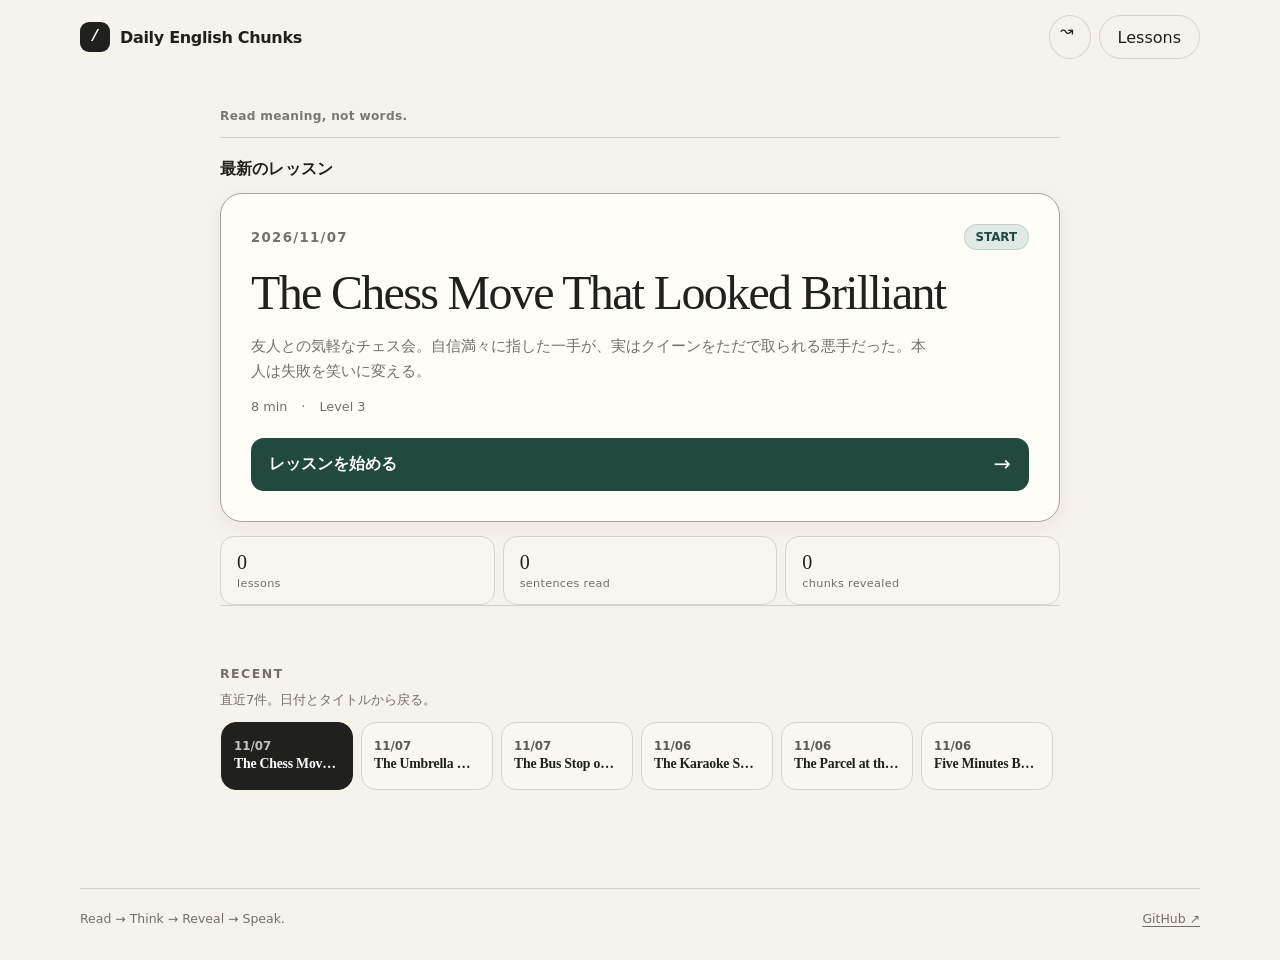
==== index.html @ 4bdc3199 "Register Nov 7 evening lessons in site index" ====
<!doctype html>
<html lang="ja">
<head>
  <meta charset="utf-8">
  <meta name="viewport" content="width=device-width, initial-scale=1, viewport-fit=cover">
  <meta name="theme-color" content="#f6f3ec">
  <meta name="description" content="英語を前から意味として受け取るための、作成日ベースのチャンクリーディング練習。">
  <title>Daily English Chunks</title>
  <link rel="icon" type="image/png" sizes="180x180" href="/dailyenglishchunks/apple-touch-icon.png?v=20260814">
  <link rel="apple-touch-icon" sizes="180x180" href="/dailyenglishchunks/apple-touch-icon.png?v=20260814">
  <link rel="icon" href="./favicon.svg" type="image/svg+xml">
  <link rel="stylesheet" href="./styles.css?v=20260813-2014">
  <link rel="stylesheet" href="./extras.css?v=20260813-2014">
  <link rel="stylesheet" href="./ux-v3.css?v=20260813-2014">
  <link rel="stylesheet" href="./ui-v3.css?v=20260904-0052">
  <link rel="stylesheet" href="./mobile-fix.css?v=20260813-2014">
  <link rel="stylesheet" href="./header-fix.css?v=20260823-1352">
  <link rel="stylesheet" href="./lesson-status.css?v=20260813-2014">
  <link rel="stylesheet" href="./chunk-alignment.css?v=20260813-2014">
  <link rel="stylesheet" href="./speak-round-flow.css?v=20260825-0029">
  <link rel="stylesheet" href="./micro-polish.css?v=20260904-0052">
  <link rel="stylesheet" href="./learning-friction.css?v=20260826-1115">
  <link rel="stylesheet" href="./semantic-editorial.css?v=20261025-featured-action">
  <link rel="stylesheet" href="./focus-mode.css?v=20260904-0151">
  <style>
    .language-hub{display:flex;flex-wrap:wrap;gap:8px;margin-top:22px;margin-bottom:5px}
    .language-choice{display:inline-flex;align-items:center;gap:7px;min-height:44px;padding:8px 13px;border:1px solid #d7ddd5;border-radius:12px;background:#fff;color:#31453b;text-decoration:none;font-size:12px;font-weight:750;line-height:1.3}
    .language-choice:hover,.language-choice:focus-visible{background:#eaf3ee;border-color:#a7c8b7}
    .language-choice.is-current{background:#253b34;color:#fff;border-color:#253b34}
    .lang-flag{display:grid;place-items:center;width:25px;height:25px;border-radius:7px;background:#eaf0eb;color:#386650;font-size:11px;font-weight:850}
    .language-choice.is-current .lang-flag{background:#466157;color:#fff}
    .language-choice.is-new{border-color:#b8d4bf}
    .language-new-tag{font-size:9px;letter-spacing:.04em;padding:4px 5px;border-radius:5px;background:#e0f1e4;color:#27684d}
    @media(max-width:480px){.language-hub{gap:7px}.language-choice{padding:8px 10px;font-size:12px}}
  </style>
</head>
<body>
  <div class="app-shell">
    <header class="site-header">
      <button class="brand" id="homeBtn" type="button" aria-label="ホームへ戻る"><span class="brand-mark">/</span><span>Daily English Chunks</span></button>
      <nav class="header-actions" aria-label="メインメニュー"><button class="ghost-button header-random-button" id="randomBtn" type="button" aria-label="ランダムなLessonを開く">Random</button><button class="ghost-button" id="archiveBtn" type="button">Lessons</button></nav>
    </header>
    <div id="stepProgress" class="step-progress" hidden><div class="step-progress-bar" id="stepProgressBar"></div></div>
    <main id="app" tabindex="-1"></main>
    <footer class="site-footer"><span>Read → Think → Reveal → Speak.</span><a href="https://github.com/silovar-uk/dailyenglishchunks" target="_blank" rel="noreferrer">GitHub ↗</a></footer>
  </div>
  <script src="./lessons.js?v=20260813-2014"></script>
  <script src="./lesson-2026-08-11.js?v=20260813-2014"></script>
  <script src="./lesson-2026-08-11-update.js?v=20260813-2014"></script>
  <script src="./lesson-2026-08-12.js?v=20260813-2014"></script>
  <script src="./lesson-2026-08-13.js?v=20260813-2014"></script>
  <script src="./lesson-2026-08-14.js?v=20260814-2131"></script>
  <script src="./lesson-2026-08-15.js?v=20260816-0200"></script>
  <script src="./lesson-2026-08-16.js?v=20260817-0424"></script>
  <script src="./lesson-2026-08-17.js?v=20260817-2003"></script>
  <script src="./lesson-2026-08-18.js?v=20260818-0838"></script>
  <script src="./lesson-2026-08-18-priority.js?v=20260818-2004"></script>
  <script src="./lesson-2026-08-19.js?v=20260819-0814"></script>
  <script src="./lesson-2026-08-19-full-picture.js?v=20260819-2009"></script>
  <script src="./lesson-2026-08-20.js?v=20260820-0837"></script>
  <script src="./lesson-2026-08-20-delay.js?v=20260821-0729"></script>
  <script src="./lesson-2026-08-21.js?v=20260821-0729"></script>
  <script src="./lesson-2026-08-21-flag-problems.js?v=20260822-0845"></script>
  <script src="./lesson-2026-08-22.js?v=20260822-0845"></script>
  <script src="./lesson-2026-08-22-not-sure.js?v=20260822-2100"></script>
  <script src="./lesson-2026-08-23.js?v=20260823-1055"></script>
  <script src="./lesson-2026-08-23-change-mind.js?v=20260823-2147"></script>
  <script src="./lesson-2026-08-24-inner-monologue.js?v=20260824-0122"></script>
  <script src="./lesson-2026-08-24-umbrella.js?v=20260824-1045"></script>
  <script src="./lesson-2026-08-24-unrealistic-deadline.js?v=20260824-2010"></script>
  <script src="./lesson-2026-08-25.js?v=20260825-0858"></script>
  <script src="./lesson-2026-08-25-urgent-important.js?v=20260825-2046"></script>
  <script src="./lesson-2026-08-26.js?v=20260826-1109"></script>
  <script src="./lesson-2026-08-26-good-enough.js?v=20260826-2138"></script>
  <script src="./lesson-2026-08-27.js?v=20260827-0821"></script>
  <script src="./lesson-2026-08-27-decide-yourself.js?v=20260827-2129"></script>
  <script src="./lesson-2026-08-28-targeted-help.js?v=20260829-1223"></script>
  <script src="./lesson-2026-08-29.js?v=20260829-1223"></script>
  <script src="./lesson-2026-08-29-definition-of-done.js?v=20260829-2033"></script>
  <script src="./lesson-2026-08-30.js?v=20260830-1139"></script>
  <script src="./lesson-2026-08-30-progress-update.js?v=20260830-2005"></script>
  <script src="./lesson-2026-08-31.js?v=20260831-0956"></script>
  <script src="./lesson-2026-08-31-changing-plan.js?v=20260831-2041"></script>
  <script src="./lesson-2026-09-01.js?v=20260901-1223"></script>
  <script src="./lesson-2026-09-02.js?v=20260902-0808"></script>
  <script src="./lesson-2026-09-03.js?v=20260903-0849"></script>
  <script src="./lesson-2026-09-03-more-time.js?v=20260903-2004"></script>
  <script src="./lesson-2026-09-04.js?v=20260904-1202"></script>
  <script src="./lesson-2026-09-05.js?v=20260906-1154"></script>
  <script src="./lesson-2026-09-05-table-tennis.js?v=20260906-1239"></script>
  <script src="./lesson-2026-09-06-buying-time.js?v=20260906-2118"></script>
  <script src="./lesson-2026-09-07-overcommitted.js?v=20260907-2004"></script>
  <script src="./lesson-2026-09-07-umbrella.js?v=20260908-0659"></script>
  <script src="./lesson-2026-09-08-needs-today.js?v=20260908-2256"></script>
  <script src="./lesson-2026-09-09-before-jump.js?v=20260910-0039"></script>
  <script src="./lesson-2026-09-09-stain.js?v=20260910-0834"></script>
  <script src="./lesson-2026-09-10-request-small.js?v=20260910-2002"></script>
  <script src="./lesson-2026-09-11-pastry.js?v=20260911-1044"></script>
  <script src="./lesson-2026-09-12-call.js?v=20260912-1122"></script>
  <script src="./lesson-2026-09-13-coffee-run.js?v=20260913-0707"></script>
  <script src="./lesson-2026-09-13-know-now.js?v=20260914-1422"></script>
  <script src="./lesson-2026-09-14-gift.js?v=20260914-1422"></script>
  <script src="./lesson-2026-09-14-rush-decision.js?v=20260915-1317"></script>
  <script src="./lesson-2026-09-15-polite-seat.js?v=20260915-1317"></script>
  <script src="./lesson-2026-09-15-wrong-problem.js?v=20260916-0842"></script>
  <script src="./lesson-2026-09-16-parcel.js?v=20260916-0842"></script>
  <script src="./lesson-2026-09-16-exception-rule.js?v=20260917-1136"></script>
  <script src="./lesson-2026-09-17-recipe.js?v=20260917-1136"></script>
  <script src="./lesson-2026-09-18-fix-priority.js?v=20260918-1208"></script>
  <script src="./lesson-2026-09-18-table-tennis.js?v=20260918-1209"></script>
  <script src="./lesson-2026-09-19-tshirt.js?v=20260919-1051"></script>
  <script src="./lesson-2026-09-20-facts-assumptions.js?v=20260920-1702"></script>
  <script src="./lesson-2026-09-20-book-later.js?v=20260920-1702"></script>
  <script src="./lesson-2026-09-21-audio-guide.js?v=20260921-1307"></script>
  <script src="./lesson-2026-09-22-bench.js?v=20260922-0706"></script>
  <script src="./lesson-2026-09-23-jacket.js?v=20260923-0819"></script>
  <script src="./lesson-2026-09-23-success-looks-like.js?v=20260923-2342"></script>
  <script src="./lesson-2026-09-26-table-tennis.js?v=20260926-0714"></script>
  <script src="./lesson-2026-09-25-change-our-mind.js?v=20260926-0715"></script>
  <script src="./lesson-2026-09-26-right-problem.js?v=20260926-2017"></script>
  <script src="./lesson-2026-09-27-what-has-to-be-true.js?v=20260927-2009"></script>
  <script src="./lesson-2026-09-30-result-next-step.js?v=20260930-1958"></script>
  <script src="./lesson-2026-10-01-what-would-make-us-stop.js?v=20261001-2007"></script>
  <script src="./lesson-2026-10-02-what-would-change-the-decision.js?v=20261003-1333"></script>
  <script src="./lesson-2026-10-04-good-enough-to-move-forward.js?v=20261005-0013"></script>
  <script src="./lesson-2026-10-06-make-decision-smaller.js?v=20261007-0000"></script>
  <script src="./lesson-2026-10-08-scale-up-criteria.js?v=20261008-2302"></script>
  <script src="./lesson-2026-10-09-stop-a-pilot.js?v=20261009-2003"></script>
  <script src="./lesson-2026-10-11-right-problem-customer.js?v=20261011-2018"></script>
  <script src="./lesson-2026-10-23-evening-missed-goal.js?v=20261023-2000"></script>
  <script src="./lesson-2026-10-24-morning-first-step-walk.js?v=20261024-0700"></script>
  <script src="./lesson-2026-10-24-midday-which-entrance.js?v=20261024-1200"></script>
  <script src="./lesson-2026-10-24-evening-early-applause.js?v=20261024-2000"></script>
  <script src="./lesson-2026-10-25-morning-coffee-was-there.js?v=20261025-0700"></script>
  <script src="./lesson-2026-10-25-midday-not-up-for-karaoke.js?v=20261025-1200"></script>
  <script src="./lesson-2026-10-25-evening-cat-borrowed-coat.js?v=20261025-2000"></script>
  <script src="./lesson-2026-10-26-morning-elevator-stairs.js?v=20261026-0700"></script>
  <script src="./lesson-2026-10-26-midday-spare-film-ticket.js?v=20261026-1200"></script>
  <script src="./lesson-2026-10-26-evening-audio-guide-umbrella.js?v=20261026-2000"></script>
  <script src="./lesson-2026-10-27-morning-breakfast-without-scroll.js?v=20261027-0700"></script>
  <script src="./lesson-2026-10-27-midday-camera-beach.js?v=20261027-1200"></script>
  <script src="./lesson-2026-10-27-evening-soup-grew-on-me.js?v=20261027-2000"></script>
  <script src="./lesson-2026-10-28-morning-plant-could-wait.js?v=20261028-0700"></script>
  <script src="./lesson-2026-10-28-midday-bakery-before-bookshop.js?v=20261028-1200"></script>
  <script src="./lesson-2026-10-28-evening-shogi-trap.js?v=20261028-2000"></script>
  <script src="./lesson-2026-10-29-morning-tune-couldnt-place.js?v=20261029-0700"></script>
  <script src="./lesson-2026-10-29-midday-split-the-bill.js?v=20261029-1200"></script>
  <script src="./lesson-2026-10-29-evening-red-caps.js?v=20261029-2000"></script>
  <script src="./lesson-2026-10-30-morning-shirt-still-damp.js?v=20261030-0700"></script>
  <script src="./lesson-2026-10-30-midday-lift-to-station.js?v=20261030-1200"></script>
  <script src="./lesson-2026-10-30-evening-film-ending.js?v=20261030-2000"></script>
  <script src="./lesson-2026-10-31-morning-page-stole-my-morning.js?v=20261031-0700"></script>
  <script src="./lesson-2026-10-31-midday-festival-separate-stages.js?v=20261031-1200"></script>
  <script src="./lesson-2026-10-31-evening-ghost-queue.js?v=20261031-2000"></script>
  <script src="./lesson-2026-11-01-morning-jar-lid.js?v=20261101-0700"></script>
  <script src="./lesson-2026-11-01-midday-quieter-dinner.js?v=20261101-1200"></script>
  <script src="./lesson-2026-11-01-evening-quiz-last-place.js?v=20261101-2000"></script>
  <script src="./lesson-2026-11-02-morning-recycling-bag.js?v=20261102-0700"></script>
  <script src="./lesson-2026-11-02-midday-seat-swap.js?v=20261102-1200"></script>
  <script src="./lesson-2026-11-02-evening-pottery-mug.js?v=20261102-2000"></script>
  <script src="./lesson-2026-11-03-morning-shortcut-not-taken.js?v=20261103-0700"></script>
  <script src="./lesson-2026-11-03-midday-museum-tickets.js?v=20261103-1200"></script>
  <script src="./lesson-2026-11-03-evening-goal-that-wasnt.js?v=20261103-2000"></script>
  <script src="./lesson-2026-11-04-morning-window-open.js?v=20261104-0700"></script>
  <script src="./lesson-2026-11-04-midday-borrowed-book.js?v=20261104-1200"></script>
  <script src="./lesson-2026-11-04-evening-salty-dessert.js?v=20261104-2000"></script>
  <script src="./lesson-2026-11-05-morning-forgot-list.js?v=20261105-0700"></script>
  <script src="./lesson-2026-11-05-midday-quiet-table.js?v=20261105-1200"></script>
  <script src="./lesson-loader.js?v=20260813-2014"></script>
  <script src="./bootstrap.js?v=20260813-2014"></script>
  <script src="./lesson-2026-11-05-evening-museum-audio-guide.js?v=20261105-2000"></script>

  <script src="./lesson-2026-11-06-morning-before-alarm.js?v=20261106-0700"></script>
  <script src="./lesson-2026-11-06-midday-library-book.js?v=20261106-1200"></script>
  <script src="./lesson-2026-11-06-evening-karaoke-song.js?v=20261106-2000"></script>
<script src="./lesson-2026-11-07-morning-bus-stop.js?v=20261107-0700"></script>
<script src="./lesson-2026-11-07-midday-umbrella-plan.js?v=20261107-1200"></script>
<script src="./lesson-2026-11-07-evening-chess-blunder.js?v=20261107-2000"></script>
<script src="./app.js?v=20261025-featured-action"></script>
  <script src="./lesson-flow.js?v=20260904-0100"></script>
  <script src="./chunk-guard.js?v=20260813-2014"></script>
  <script src="./ui-v3.js?v=20260904-0057"></script>
  <script src="./speak-round-flow.js?v=20260827-0055"></script>
  <script src="./navigation-guard.js?v=20260904-0151"></script>
  <script src="./lesson-status.js?v=20260813-2014"></script>
  <script src="./chunk-step-recovery.js?v=20260813-2014"></script>
  <script src="./learning-friction.js?v=20260826-1115"></script>
  <script src="./semantic-editorial.js?v=20260904-0048"></script>
  <script src="./focus-mode.js?v=20260904-0151"></script>
</body>
</html>
---- styles.css ----
:root {
  --bg: #f6f3ec;
  --surface: #fffdf8;
  --surface-strong: #ffffff;
  --surface-2: #eee9df;
  --ink: #20201e;
  --muted: #747068;
  --line: #d9d4ca;
  --line-strong: #aaa49a;
  --accent: #2d5d50;
  --accent-soft: #dfeae6;
  --warm: #8c4d31;
  --warm-soft: #f2e6df;
  --radius: 22px;
  --shadow: 0 18px 45px rgba(48, 43, 34, .08);
  --content: 840px;
}

* { box-sizing: border-box; }
html { scroll-behavior: smooth; }
body {
  margin: 0;
  min-height: 100vh;
  background: var(--bg);
  color: var(--ink);
  font-family: Inter, "Noto Sans JP", "Hiragino Sans", "Yu Gothic", system-ui, -apple-system, sans-serif;
  -webkit-font-smoothing: antialiased;
}
button, input { font: inherit; }
button { color: inherit; }
a { color: inherit; }
button:focus-visible, a:focus-visible { outline: 3px solid rgba(45, 93, 80, .28); outline-offset: 3px; }

.app-shell { min-height: 100vh; display: flex; flex-direction: column; }
.site-header {
  width: min(100% - 32px, 1120px);
  margin: 0 auto;
  height: 74px;
  display: flex;
  align-items: center;
  justify-content: space-between;
}
.brand {
  border: 0;
  background: transparent;
  padding: 8px 0;
  display: inline-flex;
  gap: 10px;
  align-items: center;
  font-weight: 750;
  letter-spacing: -.02em;
  cursor: pointer;
}
.brand-mark {
  display: grid;
  place-items: center;
  width: 30px;
  height: 30px;
  border-radius: 9px;
  background: var(--ink);
  color: var(--bg);
  font-family: ui-monospace, SFMono-Regular, Menlo, monospace;
  font-weight: 900;
}
.header-actions { display: flex; gap: 8px; }
.ghost-button, .secondary-button, .primary-button, .quiet-button, .text-button {
  border-radius: 999px;
  min-height: 44px;
  padding: 0 18px;
  border: 1px solid var(--line);
  background: transparent;
  cursor: pointer;
  transition: transform .15s ease, background .15s ease, border-color .15s ease, box-shadow .15s ease;
}
.ghost-button:hover, .secondary-button:hover, .quiet-button:hover { background: rgba(255,255,255,.62); border-color: var(--line-strong); }
.primary-button {
  background: var(--ink);
  color: #fff;
  border-color: var(--ink);
  font-weight: 750;
}
.primary-button:hover { transform: translateY(-1px); box-shadow: 0 7px 18px rgba(32,32,30,.13); }
.primary-button:disabled { opacity: .42; cursor: not-allowed; transform: none; }
.quiet-button { min-height: 38px; padding: 0 14px; font-size: .88rem; }
.text-button { min-height: 36px; padding: 0; border: 0; color: var(--muted); font-size: .84rem; text-decoration: underline; text-decoration-color: transparent; text-underline-offset: 4px; }
.text-button:hover { color: var(--ink); text-decoration-color: currentColor; }

.step-progress { position: sticky; top: 0; z-index: 20; height: 3px; background: rgba(32,32,30,.08); }
.step-progress-bar { height: 100%; width: 0; background: var(--accent); transition: width .3s ease; }

main { width: min(100% - 32px, var(--content)); margin: 0 auto; flex: 1; }
.home { padding: 58px 0 92px; }
.home-kicker-row, .section-label-row, .lesson-head-top, .step-toolbar, .chunk-tool-row {
  display: flex;
  align-items: center;
  justify-content: space-between;
  gap: 16px;
}
.eyebrow {
  margin: 0 0 10px;
  color: var(--muted);
  font-size: .78rem;
  font-weight: 800;
  letter-spacing: .12em;
  text-transform: uppercase;
}
.home h1, .lesson-title, .archive-head h1 {
  margin: 0;
  font-family: Georgia, "Times New Roman", serif;
  font-weight: 500;
  letter-spacing: -.035em;
  line-height: 1.04;
}
.home h1 { font-size: clamp(2.65rem, 8vw, 5.6rem); max-width: 760px; }
.lead { color: var(--muted); font-size: clamp(1rem, 2.5vw, 1.18rem); line-height: 1.9; max-width: 650px; margin: 22px 0 42px; }

.action-surface {
  cursor: pointer;
  transition: transform .16s ease, border-color .16s ease, box-shadow .16s ease, background .16s ease;
}
.action-surface:hover { transform: translateY(-2px); border-color: var(--line-strong); box-shadow: var(--shadow); }
.action-surface:active { transform: translateY(0); }

.next-card {
  width: 100%;
  display: block;
  text-align: left;
  border: 1px solid var(--line);
  border-radius: calc(var(--radius) + 6px);
  padding: clamp(24px, 5vw, 42px);
  background: var(--surface);
  color: var(--ink);
  box-shadow: var(--shadow);
}
.next-card-top, .next-card-body, .lesson-facts { display: flex; }
.next-card-top { align-items: center; justify-content: space-between; gap: 12px; }
.sequence-number { color: var(--muted); font-size: .83rem; font-weight: 850; letter-spacing: .1em; }
.next-state { padding: 7px 10px; border-radius: 999px; background: var(--accent-soft); color: var(--accent); font-size: .7rem; font-weight: 900; letter-spacing: .1em; }
.next-card-body { align-items: center; justify-content: space-between; gap: 24px; margin-top: 15px; }
.next-card-copy { min-width: 0; display: grid; gap: 10px; }
.next-card-title { font-family: Georgia, serif; font-size: clamp(1.9rem, 5vw, 3rem); font-weight: 500; letter-spacing: -.03em; line-height: 1.1; }
.scene-copy { color: var(--muted); line-height: 1.75; }
.lesson-facts { flex-wrap: wrap; gap: 8px 14px; color: var(--muted); font-size: .82rem; }
.lesson-facts span + span::before { content: "·"; margin-right: 14px; }
.surface-arrow { flex: 0 0 auto; display: grid; place-items: center; width: 50px; height: 50px; border-radius: 50%; border: 1px solid var(--line); font-size: 1.35rem; transition: transform .16s ease, background .16s ease; }
.action-surface:hover .surface-arrow { transform: translateX(3px); background: var(--surface-2); }
.resume-note { display: block; margin-top: 22px; padding-top: 16px; border-top: 1px solid var(--line); color: var(--accent); font-size: .84rem; font-weight: 750; }

.sequence-section { margin-top: 34px; padding-top: 26px; border-top: 1px solid var(--line); }
.micro-copy { margin: 0; color: var(--muted); font-size: .82rem; }
.progress-count { color: var(--muted); font-size: .82rem; font-variant-numeric: tabular-nums; }
.sequence-rail { display: flex; gap: 8px; overflow-x: auto; padding: 13px 1px 6px; scrollbar-width: thin; scrollbar-color: var(--line) transparent; }
.sequence-item {
  flex: 0 0 78px;
  min-height: 62px;
  display: grid;
  place-items: center;
  gap: 2px;
  border: 1px solid var(--line);
  border-radius: 15px;
  background: rgba(255,255,255,.32);
  cursor: pointer;
  transition: .15s ease;
}
.sequence-item:hover { background: var(--surface); border-color: var(--line-strong); transform: translateY(-1px); }
.sequence-item.is-active { background: var(--ink); color: #fff; border-color: var(--ink); }
.sequence-item.is-done:not(.is-active) { background: var(--accent-soft); border-color: transparent; color: var(--accent); }
.sequence-item-number { font-size: .88rem; font-weight: 850; font-variant-numeric: tabular-nums; }
.sequence-item-state { min-height: 14px; font-size: .62rem; font-weight: 900; letter-spacing: .08em; }

.home-section { margin-top: 50px; }
.home-section-head { display: flex; justify-content: space-between; align-items: end; gap: 16px; margin-bottom: 14px; }
.home-section h3 { margin: 0; font-size: 1.05rem; }
.home-section p { margin: 4px 0 0; color: var(--muted); font-size: .88rem; }
.mini-review {
  width: 100%;
  border: 1px solid var(--line);
  border-radius: 18px;
  padding: 22px;
  background: transparent;
  display: flex;
  align-items: center;
  justify-content: space-between;
  gap: 20px;
  text-align: left;
}
.mini-review-copy { min-width: 0; }
.mini-review small { color: var(--muted); font-weight: 800; letter-spacing: .08em; }
.mini-review strong { display: block; margin-top: 6px; font-size: 1rem; line-height: 1.65; }

.lesson { padding: 32px 0 100px; }
.lesson-head { margin: 0 0 34px; }
.lesson-head-top { margin-bottom: 13px; }
.lesson-number-button, .lesson-switch-button {
  border: 1px solid var(--line);
  background: rgba(255,255,255,.35);
  border-radius: 999px;
  min-height: 38px;
  padding: 0 13px;
  cursor: pointer;
  color: var(--muted);
  font-size: .78rem;
  font-weight: 850;
  letter-spacing: .07em;
}
.lesson-number-button:hover, .lesson-switch-button:hover { background: var(--surface); border-color: var(--line-strong); color: var(--ink); }
.lesson-switcher { display: flex; gap: 6px; }
.lesson-switch-placeholder { width: 44px; }
.lesson-title { font-size: clamp(2.25rem, 7vw, 4.5rem); margin: 0 0 14px; }
.lesson-meta { display: flex; gap: 8px; flex-wrap: wrap; align-items: center; color: var(--muted); font-size: .84rem; }
.meta-dot::before { content: "·"; margin-right: 8px; }

.step-rail { display: flex; gap: 6px; overflow-x: auto; margin-top: 26px; padding-bottom: 5px; scrollbar-width: none; }
.step-rail::-webkit-scrollbar { display: none; }
.step-chip {
  flex: 0 0 auto;
  min-height: 38px;
  border: 1px solid var(--line);
  border-radius: 999px;
  background: transparent;
  padding: 0 13px;
  cursor: pointer;
  color: var(--muted);
  font-size: .76rem;
  font-weight: 750;
  transition: .15s ease;
}
.step-chip span { margin-right: 7px; opacity: .65; }
.step-chip:hover { background: var(--surface); color: var(--ink); }
.step-chip.is-active { background: var(--ink); border-color: var(--ink); color: #fff; }
.step-chip.is-past:not(.is-active) { color: var(--accent); border-color: rgba(45,93,80,.25); background: rgba(223,234,230,.55); }

.step-label { color: var(--accent); font-weight: 850; font-size: .78rem; letter-spacing: .13em; text-transform: uppercase; margin: 0 0 14px; }
.step-title { margin: 0 0 12px; font-size: clamp(1.45rem, 4vw, 2.2rem); letter-spacing: -.025em; }
.step-intro { margin: 0 0 28px; color: var(--muted); line-height: 1.85; }
.practice-card {
  width: 100%;
  background: var(--surface);
  color: var(--ink);
  border: 1px solid var(--line);
  border-radius: var(--radius);
  padding: clamp(22px, 5vw, 34px);
}
button.practice-card { text-align: left; }
.scene-card { position: relative; display: block; }
.scene-card.is-ready { border-color: rgba(45,93,80,.45); background: linear-gradient(180deg, var(--surface), #f7fbf9); }
.scene-ready-mark { display: inline-flex; margin-bottom: 16px; color: var(--accent); font-size: .67rem; font-weight: 900; letter-spacing: .1em; }
.announcement {
  display: block;
  padding: 22px 0;
  border-top: 1px solid var(--line);
  border-bottom: 1px solid var(--line);
  font-size: clamp(1.05rem, 3vw, 1.25rem);
  line-height: 1.8;
  font-weight: 650;
}
.scene-eyebrow { display: block; margin-top: 27px; }
.scene-en { display: block; font-size: 1.13rem; line-height: 1.8; }
.scene-ja { display: block; color: var(--muted); line-height: 1.8; margin-top: 6px; }
.emotion-arc { display: flex; gap: 10px; align-items: center; flex-wrap: wrap; margin-top: 25px; }
.emotion-chip { background: var(--accent-soft); color: var(--accent); padding: 9px 12px; border-radius: 999px; font-size: .82rem; font-weight: 750; }
.emotion-arrow { color: var(--muted); }

.passage { font-family: Georgia, "Times New Roman", serif; font-size: clamp(1.35rem, 4vw, 1.9rem); line-height: 1.75; letter-spacing: -.015em; }
.read-passage { padding: 12px; }
.read-sentence {
  width: 100%;
  display: grid;
  grid-template-columns: 42px 1fr;
  gap: 12px;
  align-items: start;
  text-align: left;
  border: 0;
  border-bottom: 1px solid var(--line);
  background: transparent;
  padding: 18px 14px;
  cursor: pointer;
  font-family: Georgia, "Times New Roman", serif;
  font-size: clamp(1.25rem, 3.5vw, 1.65rem);
  line-height: 1.7;
  border-radius: 13px;
  transition: background .15s ease;
}
.read-sentence:last-child { border-bottom: 0; }
.read-sentence:hover { background: rgba(255,255,255,.55); }
.read-sentence.is-read { color: #56534d; background: rgba(223,234,230,.42); }
.read-check { font-family: Inter, sans-serif; font-size: .7rem; font-weight: 850; color: var(--muted); padding-top: .58rem; }
.read-sentence.is-read .read-check { color: var(--accent); }

.chunk-editor { display: grid; gap: 18px; }
.chunk-sentence {
  background: #fff;
  border: 1px solid var(--line);
  border-radius: 16px;
  padding: 18px;
  line-height: 2.55;
  font-family: Georgia, serif;
  font-size: clamp(1.15rem, 3.5vw, 1.45rem);
}
.word { white-space: nowrap; }
.gap-button {
  width: 24px;
  height: 34px;
  margin: 0 1px;
  padding: 0;
  vertical-align: middle;
  border: 0;
  border-radius: 7px;
  background: transparent;
  cursor: pointer;
  position: relative;
  color: transparent;
}
.gap-button span { opacity: 0; color: var(--warm); font-size: 1.35rem; font-weight: 900; }
.gap-button::after { content: ""; position: absolute; left: 50%; top: 6px; bottom: 6px; width: 1px; background: transparent; transition: .15s ease; }
.gap-button:hover { background: var(--warm-soft); }
.gap-button:hover::after { background: rgba(140,77,49,.35); }
.gap-button.is-active { background: var(--warm-soft); }
.gap-button.is-active span { opacity: 1; }
.gap-button.is-active::after { display: none; }
.chunk-tool-row { margin-top: 17px; }
.chunk-hint { color: var(--muted); font-size: .85rem; margin: 0; }
.compare-list { display: grid; gap: 16px; margin-top: 24px; }
.compare-item { border-top: 1px solid var(--line); padding-top: 16px; }
.compare-label { color: var(--muted); font-size: .72rem; font-weight: 850; letter-spacing: .08em; text-transform: uppercase; margin-bottom: 7px; }
.compare-model-label { margin-top: 12px; }
.compare-text { font-family: Georgia, serif; font-size: 1.08rem; line-height: 1.8; }
.compare-model { color: var(--accent); }

.toolbar-label { margin: 0; }
.chunk-cards { display: grid; gap: 10px; }
.chunk-card {
  position: relative;
  width: 100%;
  display: grid;
  grid-template-columns: 1fr auto;
  text-align: left;
  border: 1px solid var(--line);
  border-radius: 16px;
  background: #fff;
  overflow: hidden;
  padding: 0;
  cursor: pointer;
  transition: .15s ease;
}
.chunk-card:hover { border-color: var(--line-strong); transform: translateY(-1px); }
.chunk-card.is-revealed { border-color: rgba(45,93,80,.35); }
.chunk-en { padding: 17px 18px; font-family: Georgia, serif; font-size: 1.15rem; line-height: 1.6; }
.chunk-reveal-hint { align-self: center; padding: 0 18px; color: var(--muted); font-size: 1.1rem; }
.chunk-ja { grid-column: 1 / -1; padding: 13px 18px 15px; border-top: 1px dashed var(--line); color: var(--muted); line-height: 1.6; background: #faf8f3; }
.chunk-ja[hidden] { display: none; }
.step-toolbar { margin-bottom: 16px; }

.quiz-list { display: grid; gap: 24px; }
.quiz-card { border-top: 1px solid var(--line); padding-top: 22px; }
.quiz-card:first-child { border-top: 0; padding-top: 0; }
.quiz-number { color: var(--muted); font-size: .78rem; font-weight: 850; letter-spacing: .08em; }
.quiz-question { font-size: 1.08rem; line-height: 1.6; margin: 7px 0 12px; font-weight: 750; }
.quiz-options { display: grid; gap: 8px; }
.quiz-option {
  width: 100%;
  display: grid;
  grid-template-columns: 34px 1fr;
  gap: 10px;
  align-items: center;
  text-align: left;
  border: 1px solid var(--line);
  background: #fff;
  padding: 13px 15px;
  border-radius: 13px;
  cursor: pointer;
  line-height: 1.5;
  transition: .15s ease;
}
.quiz-option:hover { border-color: var(--line-strong); transform: translateX(2px); }
.option-key { display: grid; place-items: center; width: 27px; height: 27px; border: 1px solid var(--line); border-radius: 8px; color: var(--muted); font-size: .72rem; font-weight: 850; }
.quiz-option.is-selected { border-color: var(--ink); box-shadow: inset 0 0 0 1px var(--ink); }
.quiz-option.is-correct { border-color: var(--accent); background: var(--accent-soft); }
.quiz-option.is-wrong { border-color: #c78888; background: #f6e6e6; }
.quiz-explanation { margin: 11px 0 0; color: var(--muted); font-size: .9rem; line-height: 1.7; }

.speak-passage {
  width: 100%;
  border: 1px solid var(--line);
  border-radius: 16px;
  background: #fff;
  padding: 20px;
  text-align: left;
  cursor: pointer;
  transition: .15s ease;
}
.speak-passage:hover { border-color: var(--line-strong); }
.speak-toggle-label { display: block; margin-bottom: 12px; color: var(--muted); font-family: Inter, sans-serif; font-size: .7rem; font-weight: 850; letter-spacing: .08em; }
.speak-sentence { display: block; margin-bottom: 18px; }
.speak-sentence:last-child { margin-bottom: 0; }
.slash { color: var(--warm); }
.speak-count { display: grid; grid-template-columns: repeat(3, 1fr); gap: 10px; margin: 22px 0; }
.speak-round { border: 1px solid var(--line); background: #fff; border-radius: 16px; padding: 18px 10px; text-align: center; cursor: pointer; transition: .15s ease; }
.speak-round:hover { border-color: var(--line-strong); transform: translateY(-1px); }
.speak-round strong { display: block; font-size: 1.5rem; font-family: Georgia, serif; margin-bottom: 4px; }
.speak-round span { display: block; color: var(--ink); font-size: .82rem; font-weight: 750; }
.speak-round small { display: block; margin-top: 4px; color: var(--muted); font-size: .7rem; }
.speak-round.is-done { background: var(--accent-soft); border-color: var(--accent); color: var(--accent); }
.emotion-note { border-left: 3px solid var(--warm); padding: 5px 0 5px 16px; line-height: 1.75; margin: 26px 0 0; }
.review-note { display: grid; grid-template-columns: auto 1fr; gap: 12px; margin-top: 24px; padding-top: 20px; border-top: 1px solid var(--line); color: var(--muted); line-height: 1.7; }
.review-note strong { color: var(--accent); }

.step-actions { display: flex; justify-content: space-between; gap: 12px; margin-top: 28px; }
.step-actions .primary-button { margin-left: auto; }

.complete-panel { text-align: center; }
.complete-check { width: 58px; height: 58px; margin: 0 auto 18px; display: grid; place-items: center; border-radius: 50%; background: var(--accent); color: #fff; font-size: 1.5rem; }
.complete-panel h2 { font-family: Georgia, serif; font-size: clamp(2rem, 5vw, 3rem); font-weight: 500; margin: 0 0 10px; }
.complete-copy { color: var(--muted); line-height: 1.8; }
.complete-eyebrow { margin-top: 28px; }
.difficulty-row { display: flex; justify-content: center; gap: 8px; flex-wrap: wrap; margin-top: 20px; }
.difficulty-row button { border: 1px solid var(--line); background: #fff; border-radius: 999px; padding: 11px 16px; cursor: pointer; }
.difficulty-row button.is-selected { border-color: var(--accent); background: var(--accent-soft); color: var(--accent); font-weight: 750; }
.complete-actions { display: flex; justify-content: center; gap: 10px; flex-wrap: wrap; margin-top: 28px; }

.archive { padding: 50px 0 100px; }
.archive-head h1 { font-size: clamp(2.5rem, 7vw, 4.8rem); }
.archive-lead { color: var(--muted); line-height: 1.8; margin: 16px 0 0; }
.archive-filters { display: flex; gap: 8px; overflow-x: auto; margin: 26px 0; padding-bottom: 4px; scrollbar-width: none; }
.archive-filters::-webkit-scrollbar { display: none; }
.filter-chip { flex: 0 0 auto; border: 1px solid var(--line); background: transparent; border-radius: 999px; padding: 8px 12px; font-size: .82rem; cursor: pointer; }
.filter-chip.is-active { background: var(--ink); color: #fff; border-color: var(--ink); }
.lesson-list { display: grid; gap: 10px; }
.lesson-row {
  width: 100%;
  text-align: left;
  border: 1px solid var(--line);
  background: var(--surface);
  border-radius: 16px;
  padding: 18px 20px;
  cursor: pointer;
  display: grid;
  grid-template-columns: 64px minmax(0,1fr) auto 34px;
  align-items: center;
  gap: 14px;
  transition: .15s ease;
}
.lesson-row:hover { border-color: var(--line-strong); transform: translateX(3px); }
.lesson-row-day { color: var(--muted); font-size: .86rem; font-weight: 900; font-variant-numeric: tabular-nums; }
.done-mark { color: var(--accent); margin-left: 5px; }
.lesson-row-main { min-width: 0; display: grid; gap: 5px; }
.lesson-row-title { font-family: Georgia, serif; font-size: 1.15rem; font-weight: 500; }
.lesson-row-scene { color: var(--muted); font-size: .82rem; line-height: 1.55; }
.lesson-row-tags { color: var(--muted); font-size: .76rem; text-align: right; line-height: 1.55; }
.lesson-row-arrow { color: var(--muted); font-size: 1.1rem; }

.site-footer { width: min(100% - 32px, 1120px); margin: 0 auto; border-top: 1px solid var(--line); padding: 22px 0 34px; display: flex; justify-content: space-between; gap: 16px; color: var(--muted); font-size: .78rem; }
.site-footer a { text-underline-offset: 3px; }

.toast { position: fixed; left: 50%; bottom: 24px; transform: translateX(-50%) translateY(20px); background: var(--ink); color: #fff; padding: 12px 16px; border-radius: 999px; font-size: .84rem; opacity: 0; pointer-events: none; transition: .2s ease; z-index: 50; box-shadow: var(--shadow); }
.toast.is-visible { opacity: 1; transform: translateX(-50%) translateY(0); }

@media (max-width: 640px) {
  .site-header { width: min(100% - 24px, 1120px); height: 64px; }
  main { width: min(100% - 24px, var(--content)); }
  .brand span:last-child { font-size: .9rem; }
  .home { padding-top: 34px; }
  .home-kicker-row { align-items: flex-start; }
  .next-card { padding: 22px; }
  .next-card-body { align-items: flex-end; }
  .surface-arrow { width: 42px; height: 42px; }
  .lesson-facts { gap: 6px 10px; }
  .lesson-facts span + span::before { margin-right: 10px; }
  .sequence-item { flex-basis: 70px; min-height: 58px; }
  .mini-review { padding: 18px; }
  .lesson { padding-top: 20px; }
  .lesson-title { margin-top: 8px; }
  .practice-card { border-radius: 18px; }
  .step-rail { margin-left: -2px; margin-right: -2px; }
  .read-passage { padding: 7px; }
  .read-sentence { grid-template-columns: 32px 1fr; gap: 8px; padding: 15px 10px; }
  .chunk-sentence { padding: 14px; line-height: 2.7; }
  .gap-button { width: 27px; height: 38px; margin: 0; }
  .chunk-tool-row { align-items: flex-start; flex-direction: column; }
  .chunk-tool-row .secondary-button { width: 100%; }
  .step-actions { position: sticky; bottom: 0; z-index: 10; margin-left: -12px; margin-right: -12px; padding: 12px; background: linear-gradient(to top, var(--bg) 72%, rgba(246,243,236,0)); }
  .step-actions .primary-button, .step-actions .secondary-button { min-height: 48px; }
  .speak-count { gap: 7px; }
  .speak-round { padding: 16px 6px; }
  .speak-round small { font-size: .64rem; }
  .lesson-row { grid-template-columns: 48px minmax(0,1fr) 28px; padding: 16px; }
  .lesson-row-tags { grid-column: 2; text-align: left; }
  .lesson-row-arrow { grid-column: 3; grid-row: 1 / span 2; }
  .site-footer { width: min(100% - 24px, 1120px); flex-direction: column; }
}

@media (hover: none) {
  .gap-button::after { background: rgba(140,77,49,.13); }
  .action-surface:hover, .lesson-row:hover, .quiz-option:hover, .chunk-card:hover, .speak-round:hover { transform: none; }
}

@media (prefers-reduced-motion: reduce) {
  *, *::before, *::after { scroll-behavior: auto !important; transition: none !important; }
}
---- extras.css ----
.header-random-button::before {
  content: "↝";
  margin-right: 6px;
}

.home-random-button {
  margin-left: auto;
}

.random-filter-chip {
  border-style: dashed;
  font-weight: 750;
}

.random-filter-chip span {
  margin-right: 5px;
}

.sequence-item {
  flex-basis: 86px;
}

.sequence-item-number,
.sequence-number,
.lesson-number-button,
.lesson-row-day {
  font-variant-numeric: tabular-nums;
}

.lesson-row-day {
  line-height: 1.45;
}

.done-mark {
  margin-left: 6px;
}

@media (max-width: 640px) {
  .header-random-button {
    width: 44px;
    min-width: 44px;
    padding: 0;
    font-size: 0;
  }

  .header-random-button::before {
    margin: 0;
    font-size: 1.05rem;
  }

  .home-kicker-row {
    flex-wrap: wrap;
  }

  .home-random-button {
    margin-left: 0;
  }

  .sequence-item {
    flex-basis: 82px;
  }

  .sequence-item-number {
    font-size: .82rem;
  }

  .lesson-number-button {
    letter-spacing: .03em;
  }
}
---- ux-v3.css ----
/* UX v3 — focus on the passage, not the interface */

body.is-practicing .site-header,
body.is-practicing .site-footer {
  display: none;
}

body.is-practicing main {
  width: min(100% - 28px, 860px);
}

body.is-practicing .step-progress {
  position: fixed;
  inset: 0 0 auto 0;
  z-index: 80;
  height: 3px;
}

.home-intro {
  transition: padding .2s ease;
}

.home.is-returning .home-intro h1 {
  font-size: clamp(2.25rem, 6vw, 4rem);
}

.home.is-returning .home-intro .lead {
  margin-bottom: 28px;
  max-width: 560px;
}

.home-shortcuts {
  display: flex;
  gap: 6px;
  align-items: center;
  margin-left: auto;
}

.latest-card {
  position: relative;
  overflow: hidden;
}

.latest-card::before {
  content: "";
  position: absolute;
  inset: 0 auto 0 0;
  width: 3px;
  background: var(--accent);
}

.experience-strip {
  display: grid;
  grid-template-columns: repeat(3, 1fr);
  gap: 8px;
  margin-top: 14px;
}

.experience-strip > div {
  min-width: 0;
  padding: 14px 16px;
  border: 1px solid var(--line);
  border-radius: 14px;
  background: rgba(255,255,255,.26);
}

.experience-strip strong {
  display: block;
  font-family: Georgia, serif;
  font-size: 1.25rem;
  font-weight: 500;
  font-variant-numeric: tabular-nums;
}

.experience-strip span {
  display: block;
  margin-top: 3px;
  color: var(--muted);
  font-size: .7rem;
  letter-spacing: .03em;
}

.focus-lesson {
  padding-top: 0;
}

.focus-bar {
  position: sticky;
  top: 3px;
  z-index: 60;
  display: grid;
  grid-template-columns: 42px 1fr auto;
  gap: 8px;
  align-items: center;
  min-height: 60px;
  margin: 0 -10px 26px;
  padding: 8px 10px;
  background: color-mix(in srgb, var(--bg) 94%, transparent);
  backdrop-filter: blur(14px);
  -webkit-backdrop-filter: blur(14px);
  border-bottom: 1px solid rgba(217,212,202,.7);
}

.focus-exit,
.focus-date,
.focus-step {
  border: 1px solid transparent;
  background: transparent;
  min-height: 42px;
  border-radius: 999px;
  cursor: pointer;
  transition: .15s ease;
}

.focus-exit {
  width: 42px;
  padding: 0;
  font-size: 1.35rem;
  color: var(--muted);
}

.focus-date {
  justify-self: start;
  padding: 0 8px;
  font-size: .8rem;
  font-weight: 800;
  font-variant-numeric: tabular-nums;
  color: var(--muted);
}

.focus-step {
  padding: 0 13px;
  border-color: var(--line);
  background: rgba(255,255,255,.34);
  color: var(--ink);
  font-size: .78rem;
  font-weight: 800;
}

.focus-exit:hover,
.focus-date:hover,
.focus-step:hover {
  background: var(--surface);
  border-color: var(--line);
}

.compact-step-menu {
  position: sticky;
  top: 64px;
  z-index: 55;
  display: grid;
  grid-template-columns: repeat(3, 1fr);
  gap: 7px;
  margin: -20px 0 24px;
  padding: 10px;
  border: 1px solid var(--line);
  border-radius: 17px;
  background: var(--surface);
  box-shadow: var(--shadow);
}

.compact-step-item {
  min-height: 44px;
  border: 1px solid var(--line);
  border-radius: 12px;
  background: transparent;
  cursor: pointer;
  color: var(--muted);
  font-size: .74rem;
  font-weight: 750;
}

.compact-step-item span {
  display: inline-grid;
  place-items: center;
  width: 20px;
  height: 20px;
  margin-right: 5px;
  border-radius: 50%;
  background: var(--surface-2);
  font-size: .65rem;
}

.compact-step-item.is-past {
  color: var(--accent);
  border-color: rgba(45,93,80,.2);
  background: rgba(223,234,230,.35);
}

.compact-step-item.is-active {
  color: #fff;
  border-color: var(--ink);
  background: var(--ink);
}

.lesson-head-compact {
  margin-bottom: 30px;
}

.lesson-head-compact .lesson-title {
  font-size: clamp(1.95rem, 6vw, 3.4rem);
}

.step-heading {
  margin-bottom: 25px;
}

.step-heading .step-label {
  margin-bottom: 9px;
}

.step-heading .step-intro {
  margin-bottom: 0;
}

.focus-actions {
  position: sticky;
  bottom: 0;
  z-index: 45;
  margin: 28px -14px -2px;
  padding: 18px 14px max(16px, env(safe-area-inset-bottom));
  background: linear-gradient(to top, var(--bg) 72%, rgba(246,243,236,0));
}

.focus-actions .primary-button {
  transition: transform .15s ease, box-shadow .15s ease, background .15s ease;
}

.focus-actions .primary-button.is-ready {
  box-shadow: 0 8px 24px rgba(32,32,30,.13);
  transform: translateY(-1px);
}

.hint-box:empty,
#chunkCompare:empty {
  display: none;
}

.hint-box {
  margin-top: 15px;
  padding: 14px 16px;
  border-radius: 13px;
  background: var(--warm-soft);
  color: #654334;
  font-size: .88rem;
  line-height: 1.7;
}

.hint-box p {
  margin: 0;
}

.gap-button.is-hint-boundary:not(.is-active) {
  background: rgba(140,77,49,.08);
}

.gap-button.is-hint-boundary:not(.is-active)::after {
  background: rgba(140,77,49,.35);
}

.diff-list {
  display: grid;
  gap: 12px;
  margin-top: 14px;
}

.diff-legend {
  display: flex;
  flex-wrap: wrap;
  gap: 8px 14px;
  margin-top: 22px;
  padding-top: 18px;
  border-top: 1px solid var(--line);
  color: var(--muted);
  font-size: .72rem;
}

.diff-legend span {
  display: inline-flex;
  align-items: center;
  gap: 5px;
}

.diff-legend i {
  font-style: normal;
  font-family: Georgia, serif;
  font-weight: 800;
}

.legend-match { color: var(--accent); }
.legend-yours { color: var(--warm); text-decoration: line-through; }
.legend-model { color: #75589b; }

.diff-sentence {
  padding: 16px;
  border: 1px solid var(--line);
  border-radius: 13px;
  background: #fff;
  font-family: Georgia, serif;
  font-size: 1.08rem;
  line-height: 2.15;
}

.diff-gap,
.diff-space {
  display: inline-grid;
  min-width: 21px;
  margin: 0 2px;
  place-items: center;
}

.diff-gap {
  font-family: Georgia, serif;
  font-weight: 800;
}

.diff-gap.is-match { color: var(--accent); }
.diff-gap.is-yours {
  color: var(--warm);
  text-decoration: line-through;
  text-decoration-thickness: 1px;
}
.diff-gap.is-model { color: #75589b; }

.final-reading {
  padding: clamp(6px, 3vw, 24px) 0 20px;
}

.final-title {
  margin: 0;
  font-family: Georgia, serif;
  font-size: clamp(2rem, 7vw, 3.8rem);
  font-weight: 500;
  letter-spacing: -.035em;
}

.final-intro {
  max-width: 600px;
  margin: 15px 0 34px;
  color: var(--muted);
  line-height: 1.8;
}

.naked-passage {
  padding: clamp(10px, 2vw, 24px) 0;
  font-family: Georgia, "Times New Roman", serif;
  font-size: clamp(1.45rem, 4.3vw, 2.05rem);
  line-height: 1.85;
  letter-spacing: -.012em;
}

.naked-passage p {
  margin: 0 0 24px;
}

.final-emotion,
.complete-emotions {
  display: flex;
  gap: 9px;
  flex-wrap: wrap;
  align-items: center;
  color: var(--muted);
  font-size: .8rem;
}

.final-emotion strong,
.complete-emotions strong {
  padding: 7px 10px;
  border-radius: 999px;
  background: var(--accent-soft);
  color: var(--accent);
  font-weight: 750;
}

.complete-panel > h2 {
  max-width: 650px;
  margin: 12px auto 20px;
  font-family: Georgia, serif;
  font-size: clamp(1.7rem, 5vw, 2.7rem);
  line-height: 1.25;
  font-weight: 500;
}

.complete-emotions {
  justify-content: center;
  margin: 22px 0;
}

.complete-actions {
  display: flex;
  justify-content: center;
  gap: 8px;
  flex-wrap: wrap;
  margin-top: 28px;
}

.archive .lesson-row-day {
  min-width: 98px;
  font-variant-numeric: tabular-nums;
}

@media (max-width: 640px) {
  body.is-practicing main {
    width: min(100% - 20px, 860px);
  }

  .home-shortcuts {
    width: 100%;
    justify-content: flex-start;
    margin-left: 0;
  }

  .experience-strip {
    grid-template-columns: 1fr 1fr 1fr;
    gap: 5px;
  }

  .experience-strip > div {
    padding: 11px 9px;
  }

  .experience-strip strong {
    font-size: 1.05rem;
  }

  .experience-strip span {
    font-size: .61rem;
  }

  .focus-bar {
    grid-template-columns: 40px 1fr auto;
    margin-left: -5px;
    margin-right: -5px;
  }

  .focus-date {
    padding-left: 3px;
    font-size: .73rem;
  }

  .focus-step {
    padding: 0 10px;
    font-size: .7rem;
  }

  .compact-step-menu {
    grid-template-columns: repeat(2, 1fr);
  }

  .lesson-head-compact {
    margin-bottom: 25px;
  }

  .focus-actions {
    margin-left: -10px;
    margin-right: -10px;
    padding-left: 10px;
    padding-right: 10px;
  }

  .chunk-tool-row {
    display: flex;
    justify-content: space-between;
    gap: 8px;
    align-items: center;
  }

  .naked-passage {
    font-size: clamp(1.35rem, 6vw, 1.7rem);
  }

  .archive .lesson-row-day {
    min-width: 0;
  }
}

@media (prefers-reduced-motion: reduce) {
  .focus-actions .primary-button.is-ready,
  .latest-card::before {
    transition: none;
  }
}
---- ui-v3.css ----
/* UI v3: focused learning flow.
   Layout rhythm and Chunk spacing are owned by semantic-editorial.css. */

.lesson[data-ui-step] .practice-card {
  transition: border-color .18s ease, box-shadow .18s ease, background .18s ease;
}

/* Step roadmap */
.step-rail {
  position: relative;
  gap: 0;
  padding: 3px 0 8px;
}
.step-chip {
  position: relative;
  min-width: 92px;
  border: 0;
  border-radius: 0;
  background: transparent;
  padding: 7px 12px 7px 34px;
  color: var(--muted);
  text-align: left;
}
.step-chip::before {
  content: "";
  position: absolute;
  left: 13px;
  top: 50%;
  width: 11px;
  height: 11px;
  border-radius: 50%;
  border: 2px solid var(--line-strong);
  background: var(--bg);
  transform: translateY(-50%);
  z-index: 2;
}
.step-chip::after {
  content: "";
  position: absolute;
  left: 24px;
  right: -3px;
  top: 50%;
  height: 1px;
  background: var(--line);
  z-index: 1;
}
.step-chip:last-child::after { display: none; }
.step-chip > span {
  display: block;
  font-size: .62rem;
  letter-spacing: .12em;
  color: var(--muted);
  margin-bottom: 1px;
}
.step-chip.is-past { color: var(--accent); }
.step-chip.is-past::before {
  content: "✓";
  display: grid;
  place-items: center;
  width: 15px;
  height: 15px;
  left: 11px;
  border: 0;
  background: var(--accent);
  color: #fff;
  font-size: .58rem;
  font-weight: 900;
}
.step-chip.is-past::after { background: rgba(45,93,80,.35); }
.step-chip.is-active {
  color: var(--ink);
  font-weight: 850;
}
.step-chip.is-active::before {
  width: 15px;
  height: 15px;
  left: 11px;
  border: 4px solid var(--accent);
  background: var(--surface-strong);
  box-shadow: 0 0 0 4px var(--accent-soft);
}

/* Step identity: only semantic color cues live here. */
.lesson[data-ui-step="imagine"] .practice-card {
  background: linear-gradient(160deg, var(--surface), rgba(242,230,223,.45));
}
.lesson[data-ui-step="check"] .practice-card {
  background: rgba(255,255,255,.48);
}
.lesson[data-ui-step="speak"] .practice-card {
  border-color: rgba(45,93,80,.24);
}

/* Quiz feedback */
.ui-check-progress {
  margin: 0 0 16px;
  display: flex;
  align-items: center;
  gap: 10px;
}
.ui-check-progress-track {
  flex: 1;
  height: 5px;
  border-radius: 999px;
  background: var(--surface-2);
  overflow: hidden;
}
.ui-check-progress-bar {
  height: 100%;
  width: 0;
  background: var(--accent);
  border-radius: inherit;
  transition: width .2s ease;
}
.ui-check-progress-count {
  color: var(--muted);
  font-size: .75rem;
  min-width: 76px;
  text-align: right;
  font-variant-numeric: tabular-nums;
}
.quiz-option { position: relative; }
.quiz-option.is-correct::after,
.quiz-option.is-wrong::after {
  position: absolute;
  right: 13px;
  top: 50%;
  transform: translateY(-50%);
  width: 24px;
  height: 24px;
  display: grid;
  place-items: center;
  border-radius: 50%;
  font-weight: 900;
  font-size: .76rem;
}
.quiz-option.is-correct,
.quiz-option.is-wrong { padding-right: 48px; }
.quiz-option.is-correct::after { content: "✓"; background: var(--accent); color: #fff; }
.quiz-option.is-wrong::after { content: "×"; background: #b66f6f; color: #fff; }
.quiz-explanation {
  margin-top: 13px;
  padding: 13px 15px;
  border-radius: 12px;
  background: rgba(45,93,80,.07);
  color: var(--ink);
}
.quiz-explanation::before {
  content: "WHY  ";
  color: var(--accent);
  font-size: .68rem;
  font-weight: 900;
  letter-spacing: .1em;
}
.ui-check-complete {
  margin: 18px 0 0;
  padding: 15px 17px;
  border-radius: 14px;
  background: var(--accent-soft);
  color: var(--accent);
  font-weight: 750;
  line-height: 1.55;
}

/* Speak as 3-round session */
.speak-count { position: relative; }
.speak-round { position: relative; opacity: .58; }
.speak-round.ui-is-next {
  opacity: 1;
  border-color: var(--accent);
  box-shadow: 0 10px 28px rgba(45,93,80,.11);
  transform: translateY(-2px);
}
.speak-round.ui-is-next::before {
  content: "NEXT";
  position: absolute;
  top: -9px;
  left: 50%;
  transform: translateX(-50%);
  padding: 3px 7px;
  border-radius: 999px;
  background: var(--accent);
  color: #fff;
  font-size: .55rem;
  font-weight: 900;
  letter-spacing: .1em;
}
.speak-round.is-done { opacity: .78; transform: none; }
.speak-round.is-done::after {
  content: "DONE";
  display: block;
  margin-top: 7px;
  color: var(--accent);
  font-size: .55rem;
  font-weight: 900;
  letter-spacing: .08em;
}
.lesson[data-ui-step="speak"] #nextStep:not(.ui-ready) { opacity: .48; }
.lesson[data-ui-step="speak"] #nextStep.ui-ready {
  background: var(--accent);
  border-color: var(--accent);
  box-shadow: 0 10px 28px rgba(45,93,80,.18);
}

/* Contextual CTA */
#nextStep { min-width: 190px; }

@media (max-width: 640px) {
  .step-rail { gap: 2px; }
  .step-chip {
    min-width: 46px;
    width: 46px;
    padding: 24px 3px 2px;
    font-size: 0;
    text-align: center;
  }
  .step-chip > span {
    font-size: .66rem;
    margin: 0;
  }
  .step-chip::before,
  .step-chip.is-active::before,
  .step-chip.is-past::before {
    left: 50%;
    top: 7px;
    transform: translateX(-50%);
  }
  .step-chip::after {
    left: calc(50% + 8px);
    right: calc(-50% + 8px);
    top: 14px;
  }
  .ui-check-progress-count { min-width: 62px; }
  .speak-count { grid-template-columns: 1fr; }
  .speak-round { text-align: left; padding: 15px 18px; }
  .speak-round strong,
  .speak-round span,
  .speak-round small { display: inline; }
  .speak-round strong { margin-right: 10px; }
  .speak-round small { margin-left: 8px; }
  #nextStep { min-width: 0; flex: 1; }
  .step-actions .secondary-button { flex: 0 0 auto; }
}
---- mobile-fix.css ----
@media (max-width: 640px) {
  .site-header {
    width: min(100% - 28px, 1120px);
    height: 70px;
  }

  .brand {
    min-width: 0;
    gap: 9px;
  }

  .brand > span:last-child {
    white-space: nowrap;
    font-size: .98rem;
  }

  .header-actions {
    gap: 6px;
  }

  .header-actions .ghost-button {
    min-height: 40px;
    padding: 0 13px;
  }

  .archive {
    padding-top: 42px;
    padding-bottom: 110px;
  }

  .archive-head h1 {
    font-size: clamp(2.6rem, 13vw, 4rem);
  }

  .archive-lead {
    font-size: .98rem;
    line-height: 1.75;
  }

  .archive-filters {
    display: flex;
    gap: 8px;
    overflow-x: auto;
    padding: 4px 2px 8px;
    margin-right: -14px;
    scrollbar-width: none;
  }

  .archive-filters::-webkit-scrollbar { display: none; }
  .archive-filters .filter-chip {
    flex: 0 0 auto;
    white-space: nowrap;
  }

  .lesson-list {
    display: grid;
    gap: 12px;
  }

  .lesson-row {
    position: relative;
    display: grid;
    grid-template-columns: 1fr auto;
    grid-template-areas:
      "date arrow"
      "main arrow"
      "meta arrow";
    gap: 7px 12px;
    align-items: start;
    width: 100%;
    min-height: 0;
    padding: 20px 50px 20px 20px;
    border-radius: 18px;
    text-align: left;
  }

  .lesson-row-day {
    grid-area: date;
    display: flex;
    align-items: center;
    gap: 7px;
    min-width: 0;
    font-size: .78rem;
    line-height: 1.2;
    color: var(--muted);
    font-weight: 850;
    font-variant-numeric: tabular-nums;
    white-space: nowrap;
  }

  .lesson-row-main {
    grid-area: main;
    min-width: 0;
    display: grid;
    gap: 7px;
  }

  .lesson-row-title {
    font-size: 1.42rem;
    line-height: 1.15;
    overflow-wrap: anywhere;
  }

  .lesson-row-scene {
    font-size: .91rem;
    line-height: 1.65;
    color: var(--muted);
  }

  .lesson-row-tags {
    grid-area: meta;
    font-size: .76rem;
    line-height: 1.5;
    color: var(--muted);
  }

  .lesson-row-arrow {
    grid-area: arrow;
    align-self: center;
    justify-self: end;
    font-size: 1.2rem;
    color: var(--muted);
  }

  .done-mark {
    margin-left: 0;
  }
}
---- header-fix.css ----
/* Header refinement — keep brand primary, controls quiet */

.site-header {
  min-height: 72px;
}

.header-actions {
  align-items: center;
}

.header-random-button {
  display: grid;
  place-items: center;
  font-size: 0;
  width: 42px;
  min-width: 42px;
  padding: 0;
  border-radius: 50%;
}

.header-random-button::before {
  content: "↝";
  display: block;
  font-size: 1rem;
  line-height: 1;
}

@media (max-width: 640px) {
  .site-header {
    width: calc(100% - 32px);
    height: 72px;
    min-height: 72px;
    gap: 12px;
  }

  .brand {
    flex: 1 1 auto;
    min-width: 0;
    gap: 10px;
  }

  .brand-mark {
    flex: 0 0 40px;
    width: 40px;
    height: 40px;
    border-radius: 12px;
    font-size: 1.08rem;
  }

  .brand > span:last-child {
    min-width: 0;
    overflow: hidden;
    text-overflow: ellipsis;
    white-space: nowrap;
    font-size: 1rem;
    line-height: 1.3;
    letter-spacing: -.025em;
  }

  .header-actions {
    flex: 0 0 auto;
    gap: 7px;
  }

  .header-actions .ghost-button {
    min-height: 44px;
    height: 44px;
    border-color: var(--line);
    background: rgba(255,255,255,.18);
  }

  .header-random-button {
    width: 44px;
    min-width: 44px;
    padding: 0;
  }

  #archiveBtn {
    padding: 0 15px;
    font-size: .86rem;
    line-height: 1.3;
    font-weight: 650;
  }
}

@media (max-width: 390px) {
  .site-header {
    width: calc(100% - 24px);
    gap: 9px;
  }

  .brand-mark {
    flex-basis: 38px;
    width: 38px;
    height: 38px;
  }

  .brand > span:last-child {
    font-size: .92rem;
    line-height: 1.32;
  }

  #archiveBtn {
    padding: 0 12px;
    font-size: .82rem;
  }
}
---- lesson-status.css ----
/* Lesson state: untouched / in progress / completed */

.sequence-item.is-progress {
  background: var(--warm-soft);
  border-color: rgba(140,77,49,.22);
  color: var(--warm);
}

.sequence-item.is-completed {
  background: var(--accent-soft);
  border-color: rgba(45,93,80,.18);
  color: var(--accent);
}

.sequence-item.is-latest {
  box-shadow: inset 0 0 0 2px var(--ink);
}

.sequence-item.is-latest.is-completed {
  box-shadow: inset 0 0 0 2px var(--accent);
}

.sequence-item.is-latest.is-progress {
  box-shadow: inset 0 0 0 2px var(--warm);
}

.sequence-item-state {
  white-space: nowrap;
}

.sequence-item.is-progress .sequence-item-state,
.sequence-item.is-completed .sequence-item-state {
  font-size: .56rem;
  letter-spacing: .05em;
}

.latest-card.is-completed .next-state {
  background: var(--accent-soft);
  color: var(--accent);
}

.latest-card.is-progress .next-state {
  background: var(--warm-soft);
  color: var(--warm);
}

.latest-card.is-completed::before {
  background: var(--accent);
}

.latest-card.is-progress::before {
  background: var(--warm);
}

.lesson-status-badge {
  display: inline-flex;
  align-items: center;
  min-height: 20px;
  padding: 0 7px;
  border-radius: 999px;
  font-size: .62rem;
  font-weight: 900;
  letter-spacing: .05em;
  line-height: 1;
}

.lesson-status-badge.is-completed {
  background: var(--accent-soft);
  color: var(--accent);
}

.lesson-status-badge.is-progress {
  background: var(--warm-soft);
  color: var(--warm);
}

.lesson-row.is-completed {
  border-color: rgba(45,93,80,.22);
}

.lesson-row.is-progress {
  border-color: rgba(140,77,49,.24);
}

.lesson-row.is-completed .done-mark {
  color: var(--accent);
}

@media (max-width: 640px) {
  .sequence-item {
    flex-basis: 84px;
  }

  .lesson-row-day {
    flex-wrap: wrap;
  }

  .lesson-status-badge {
    min-height: 19px;
    font-size: .58rem;
    padding: 0 6px;
  }
}
---- chunk-alignment.css ----
/* Chunk slash alignment
   Keep a generous tap target while centering the visible slash with the text line. */

.chunk-editor .gap-button {
  display: inline-flex;
  align-items: center;
  justify-content: center;
  width: 24px;
  height: 1.32em;
  min-height: 30px;
  margin: 0 1px;
  padding: 0;
  line-height: 1;
  vertical-align: middle;
}

.chunk-editor .gap-button > span {
  display: block;
  line-height: 1;
  font-size: 1.12em;
  transform: translateY(-0.06em);
  transform-origin: center;
}

.chunk-editor .gap-button::after {
  top: 50%;
  bottom: auto;
  height: 0.78em;
  transform: translate(-50%, -50%);
}

.chunk-editor .gap-button.is-active > span {
  animation: chunkSlashAlignedIn .16s ease-out;
}

@keyframes chunkSlashAlignedIn {
  from {
    transform: translateY(-0.06em) scale(.58);
    opacity: 0;
  }
  to {
    transform: translateY(-0.06em) scale(1);
    opacity: 1;
  }
}

@media (max-width: 640px) {
  .chunk-editor .gap-button {
    width: 22px;
    min-height: 29px;
  }

  .chunk-editor .gap-button > span {
    font-size: 1.08em;
    transform: translateY(-0.08em);
  }

  .chunk-editor .gap-button.is-active > span {
    animation-name: chunkSlashAlignedInMobile;
  }

  @keyframes chunkSlashAlignedInMobile {
    from {
      transform: translateY(-0.08em) scale(.58);
      opacity: 0;
    }
    to {
      transform: translateY(-0.08em) scale(1);
      opacity: 1;
    }
  }
}
---- speak-round-flow.css ----
.speak-guidance-stack {
  display: grid;
  gap: 8px;
  margin: 0 0 14px;
  scroll-margin-top: 82px;
}

.speak-guidance-item {
  padding: 13px 15px;
  border: 1px solid var(--line);
  border-radius: 15px;
  background: rgba(255,255,255,.55);
  transition: background-color .2s ease, border-color .2s ease, opacity .2s ease, transform .2s ease;
}

.speak-guidance-item[hidden],
.speak-round[hidden] {
  display: none !important;
}

.speak-guidance-item.is-current {
  border-color: rgba(45,93,80,.42);
  background: rgba(223,234,230,.64);
}

.speak-guidance-item.is-past {
  padding-top: 9px;
  padding-bottom: 9px;
  opacity: .68;
}

.speak-guidance-kicker {
  display: flex;
  align-items: center;
  gap: 8px;
  margin-bottom: 6px;
  color: var(--accent);
  font-size: .68rem;
  font-weight: 900;
  letter-spacing: .09em;
}

.speak-guidance-kicker span {
  color: var(--muted);
  font-variant-numeric: tabular-nums;
}

.speak-guidance-copy {
  margin: 0;
  color: var(--ink);
  font-family: Georgia, "Times New Roman", serif;
  font-size: clamp(1rem, 2.8vw, 1.18rem);
  line-height: 1.6;
}

.speak-guidance-item small {
  display: block;
  margin-top: 7px;
  color: var(--muted);
  font-size: .72rem;
  line-height: 1.55;
}

.speak-guidance-item.is-past .speak-guidance-copy {
  font-family: inherit;
  font-size: .84rem;
  line-height: 1.5;
}

.speak-guidance-item.is-past small {
  display: none;
}

.speak-guidance-stack.is-arrived .speak-guidance-item.is-current {
  border-color: rgba(45,93,80,.62);
  background: rgba(223,234,230,.9);
  transform: translateY(-1px);
}

.speak-count {
  display: block;
  margin: 16px 0 0;
}

.speak-round.is-current {
  width: 100%;
  display: grid;
  grid-template-columns: auto 1fr auto;
  align-items: center;
  gap: 12px;
  min-height: 58px;
  padding: 12px 15px;
  border: 1px solid var(--ink);
  border-radius: 15px;
  background: var(--ink);
  color: #fff;
  text-align: left;
  cursor: pointer;
}

.speak-round.is-current:hover {
  border-color: var(--ink);
  transform: translateY(-1px);
  box-shadow: 0 8px 20px rgba(32,32,30,.12);
}

.speak-round.is-current strong {
  margin: 0;
  font-family: ui-monospace, SFMono-Regular, Menlo, monospace;
  font-size: .7rem;
  letter-spacing: .04em;
  opacity: .64;
}

.speak-round.is-current span {
  color: #fff;
  font-size: .88rem;
  font-weight: 800;
}

.speak-round.is-current small {
  margin: 0;
  color: rgba(255,255,255,.62);
  font-size: .63rem;
  font-weight: 900;
  letter-spacing: .08em;
}

.speak-guided-complete {
  display: flex;
  align-items: center;
  justify-content: space-between;
  gap: 12px;
  margin-top: 14px;
  padding: 12px 14px;
  border: 1px solid rgba(45,93,80,.26);
  border-radius: 14px;
  background: rgba(223,234,230,.55);
}

.speak-guided-complete span {
  color: var(--accent);
  font-size: .65rem;
  font-weight: 900;
  letter-spacing: .08em;
  white-space: nowrap;
}

.speak-guided-complete strong {
  font-size: .8rem;
  line-height: 1.5;
}

@media (max-width: 640px) {
  .speak-guidance-stack {
    scroll-margin-top: 76px;
  }

  .speak-guidance-item {
    padding: 12px 13px;
  }

  .speak-round.is-current {
    grid-template-columns: auto 1fr;
    gap: 4px 10px;
    min-height: 62px;
  }

  .speak-round.is-current small {
    grid-column: 2;
  }

  .speak-guided-complete {
    align-items: flex-start;
    flex-direction: column;
    gap: 4px;
  }
}

@media (prefers-reduced-motion: reduce) {
  .speak-guidance-item,
  .speak-round.is-current {
    transition: none;
  }
}
---- micro-polish.css ----
/* Micro polish — interaction feedback only.
   Lesson spacing and surface hierarchy are owned by semantic-editorial.css. */

/* Consistent, visible keyboard focus without changing layout. */
:where(button, a, input, select, textarea, [role="button"]):focus-visible {
  outline: 2px solid rgba(45, 93, 80, .68);
  outline-offset: 3px;
}

/* Fast press feedback: no bounce, no scale, no waiting. */
:where(
  .ghost-button,
  .secondary-button,
  .primary-button,
  .quiet-button,
  .text-button,
  .focus-exit,
  .focus-date,
  .focus-step,
  .compact-step-item,
  .filter-chip,
  .sequence-item,
  .lesson-row,
  .quiz-option,
  .chunk-card,
  .speak-round,
  .lesson-number-button,
  .lesson-switch-button
) {
  -webkit-tap-highlight-color: transparent;
}

:where(
  .ghost-button,
  .secondary-button,
  .primary-button,
  .quiet-button,
  .text-button,
  .focus-exit,
  .focus-date,
  .focus-step,
  .compact-step-item,
  .filter-chip,
  .sequence-item,
  .lesson-row,
  .quiz-option,
  .chunk-card,
  .speak-round,
  .lesson-number-button,
  .lesson-switch-button
):active:not(:disabled) {
  filter: brightness(.965);
}

.speak-reading-focus {
  min-height: 48px;
}

/* Speak: state changes stay quiet. */
.speak-round.ui-is-next {
  transform: none;
  box-shadow: inset 0 0 0 1px rgba(45,93,80,.08);
}

.speak-round.ui-is-next::before,
.speak-round.is-done::after {
  display: none;
  content: none;
}

.speak-round.is-done {
  opacity: .88;
}

.lesson[data-ui-step="speak"] #nextStep.ui-ready {
  box-shadow: 0 4px 14px rgba(45,93,80,.14);
}

@media (max-width: 640px) {
  /* iPhone-first touch targets. Visuals can stay small; hit areas should not. */
  .focus-bar {
    grid-template-columns: 44px 1fr auto;
    margin-bottom: 18px;
  }

  .focus-exit,
  .focus-date,
  .focus-step,
  .header-actions .ghost-button,
  .header-random-button,
  .quiet-button,
  .text-button,
  .lesson-number-button,
  .lesson-switch-button,
  .filter-chip,
  .step-chip,
  .difficulty-row button {
    min-height: 44px;
  }

  .focus-exit {
    width: 44px;
  }

  .header-random-button {
    width: 44px;
    min-width: 44px;
  }

  .speak-reading-focus {
    min-height: 64px;
  }

  /* Keep the round number/check slot stable when its content changes. */
  .speak-round strong {
    display: inline-block;
    min-width: 1.4em;
    font-variant-numeric: tabular-nums;
  }
}

@media (prefers-reduced-motion: reduce) {
  :where(
    .ghost-button,
    .secondary-button,
    .primary-button,
    .quiet-button,
    .text-button,
    .focus-exit,
    .focus-date,
    .focus-step,
    .compact-step-item,
    .filter-chip,
    .sequence-item,
    .lesson-row,
    .quiz-option,
    .chunk-card,
    .speak-round,
    .lesson-number-button,
    .lesson-switch-button
  ) {
    transition: none !important;
  }
}
---- learning-friction.css ----
/* Learning friction polish — fewer choices, clearer return paths. */

.sequence-item {
  position: relative;
  flex-basis: 132px;
  min-height: 68px;
  place-items: initial;
  align-content: center;
  gap: 3px;
  padding: 10px 12px;
  text-align: left;
}

.sequence-item-number {
  padding-right: 42px;
  font-size: .74rem;
  color: currentColor;
  opacity: .72;
}

.sequence-item-title {
  display: block;
  min-width: 0;
  overflow: hidden;
  text-overflow: ellipsis;
  white-space: nowrap;
  font-family: Georgia, "Times New Roman", serif;
  font-size: .86rem;
  font-weight: 600;
  line-height: 1.2;
  letter-spacing: -.015em;
}

.sequence-item-state {
  position: absolute;
  top: 10px;
  right: 10px;
  min-height: 0;
  font-size: .55rem;
}

/* The visible slash stays quiet; the actual touch target gets more forgiving. */
.lesson[data-ui-step="chunk"] .gap-button {
  min-height: 44px;
}

@media (max-width: 640px) {
  .sequence-rail {
    gap: 7px;
    margin-right: -14px;
    padding-right: 14px;
    scrollbar-width: none;
  }

  .sequence-rail::-webkit-scrollbar { display: none; }

  .sequence-item {
    flex-basis: 124px;
    min-height: 66px;
    padding: 9px 11px;
  }

  .sequence-item-title { font-size: .82rem; }

  .lesson[data-ui-step="chunk"] .gap-button {
    width: 32px;
    height: 44px;
    margin: 0;
  }
}
---- focus-mode.css ----
/* Focus Mode — lesson navigation stays, site chrome leaves. */

body.is-practicing .step-progress {
  display: none;
}

body.is-practicing .focus-bar {
  top: 0;
  grid-template-columns: 44px minmax(0, 1fr) auto;
  min-height: 56px;
  margin: 0 -8px 18px;
  padding: 6px 8px;
  border-bottom-color: rgba(217, 212, 202, .58);
  background: color-mix(in srgb, var(--bg) 96%, transparent);
}

body.is-practicing .focus-exit {
  width: 44px;
  min-height: 44px;
}

body.is-practicing .focus-date {
  display: grid;
  min-width: 0;
  justify-self: stretch;
  justify-content: start;
  gap: 1px;
  padding: 4px 8px;
  text-align: left;
}

body.is-practicing .focus-date-day {
  display: block;
  color: var(--muted);
  font-size: .62rem;
  font-weight: 850;
  line-height: 1.15;
  letter-spacing: .055em;
  font-variant-numeric: tabular-nums;
}

body.is-practicing .focus-date-title {
  display: block;
  min-width: 0;
  max-width: min(44vw, 360px);
  overflow: hidden;
  color: var(--ink);
  font-family: Georgia, "Times New Roman", serif;
  font-size: .82rem;
  font-weight: 600;
  line-height: 1.2;
  letter-spacing: -.012em;
  text-overflow: ellipsis;
  white-space: nowrap;
}

body.is-practicing .focus-step {
  min-height: 44px;
  padding: 0 10px;
  border-color: transparent;
  background: transparent;
  font-size: .72rem;
  white-space: nowrap;
}

body.is-practicing .focus-step:hover,
body.is-practicing .focus-step:focus-visible {
  border-color: var(--line);
  background: rgba(255, 255, 255, .38);
}

/* The large lesson identity is useful on entry, not on every step. */
body.is-practicing .lesson-head-compact {
  display: none;
}

body.is-practicing .lesson[data-focus-step="imagine"] .lesson-head-compact {
  display: block;
  margin-bottom: 22px;
}

body.is-practicing .lesson[data-focus-step="imagine"] .lesson-head-compact .lesson-title {
  margin-bottom: 0;
  font-size: clamp(1.55rem, 4.7vw, 2.4rem);
  line-height: 1.12;
}

body.is-practicing .lesson[data-focus-step="imagine"] .lesson-meta {
  display: none;
}

body.is-practicing .compact-step-menu {
  top: 58px;
}

@media (max-width: 640px) {
  body.is-practicing .focus-bar {
    grid-template-columns: 44px minmax(0, 1fr) auto;
    min-height: 52px;
    margin: 0 -4px 12px;
    padding: 4px;
  }

  body.is-practicing .focus-date {
    padding-left: 5px;
    padding-right: 5px;
  }

  body.is-practicing .focus-date-day {
    font-size: .58rem;
  }

  body.is-practicing .focus-date-title {
    max-width: 40vw;
    font-size: .74rem;
  }

  body.is-practicing .focus-step {
    padding: 0 7px;
    font-size: .66rem;
  }

  body.is-practicing .lesson[data-focus-step="imagine"] .lesson-head-compact {
    margin-bottom: 18px;
  }

  body.is-practicing .lesson[data-focus-step="imagine"] .lesson-head-compact .lesson-title {
    font-size: clamp(1.4rem, 6vw, 1.9rem);
  }

  body.is-practicing .compact-step-menu {
    top: 54px;
  }
}
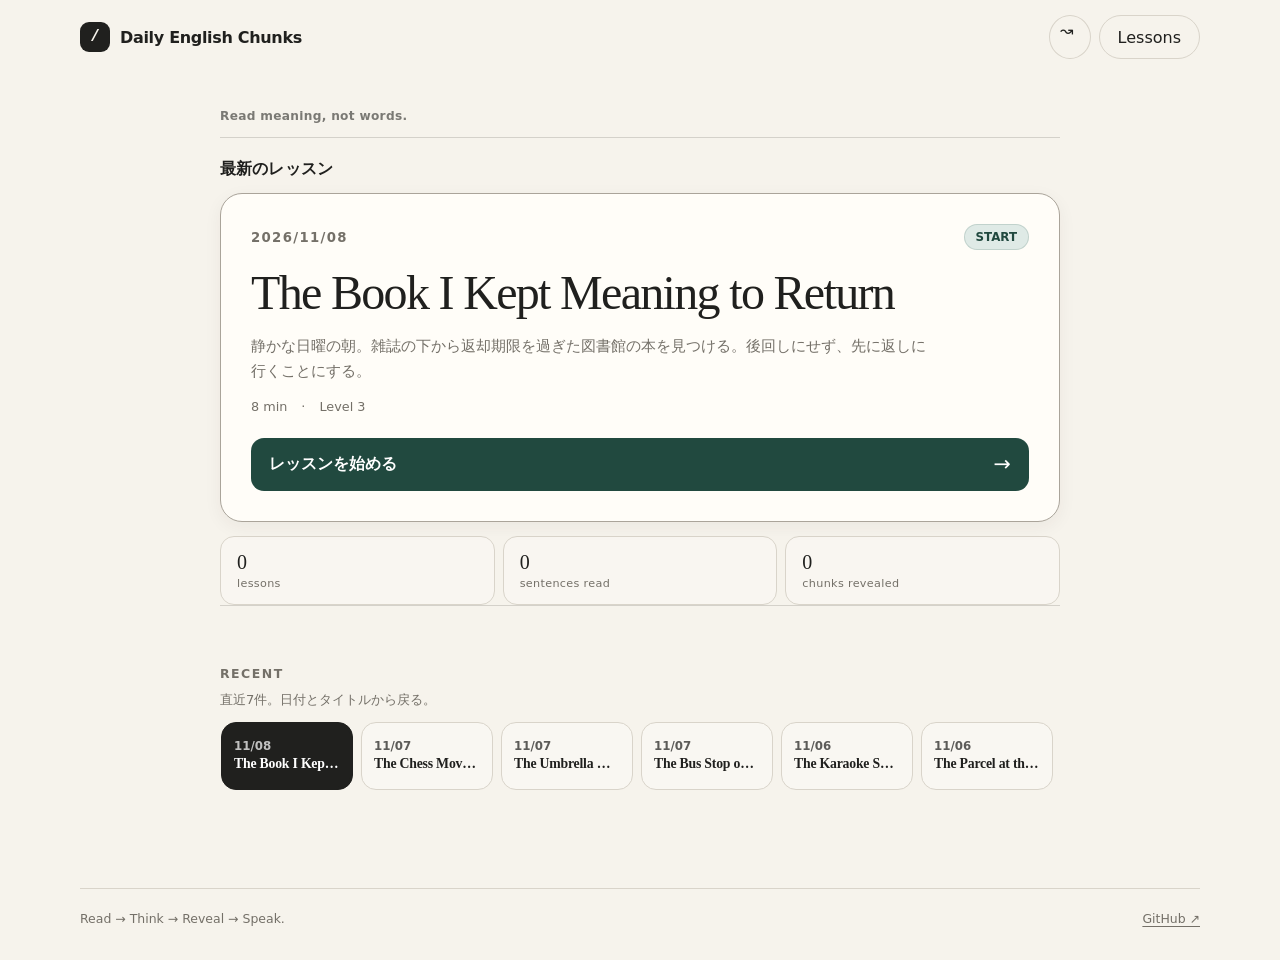
==== commit 6b2f907c: "Add 2026-11-08 morning English 136 and Korean 41 lessons" ====
--- a/index.html
+++ b/index.html
@@ -176,6 +176,7 @@
 <script src="./lesson-2026-11-07-morning-bus-stop.js?v=20261107-0700"></script>
 <script src="./lesson-2026-11-07-midday-umbrella-plan.js?v=20261107-1200"></script>
 <script src="./lesson-2026-11-07-evening-chess-blunder.js?v=20261107-2000"></script>
+<script src="./lesson-2026-11-08-morning-library-return.js?v=20261108-0700"></script>
 <script src="./app.js?v=20261025-featured-action"></script>
   <script src="./lesson-flow.js?v=20260904-0100"></script>
   <script src="./chunk-guard.js?v=20260813-2014"></script>
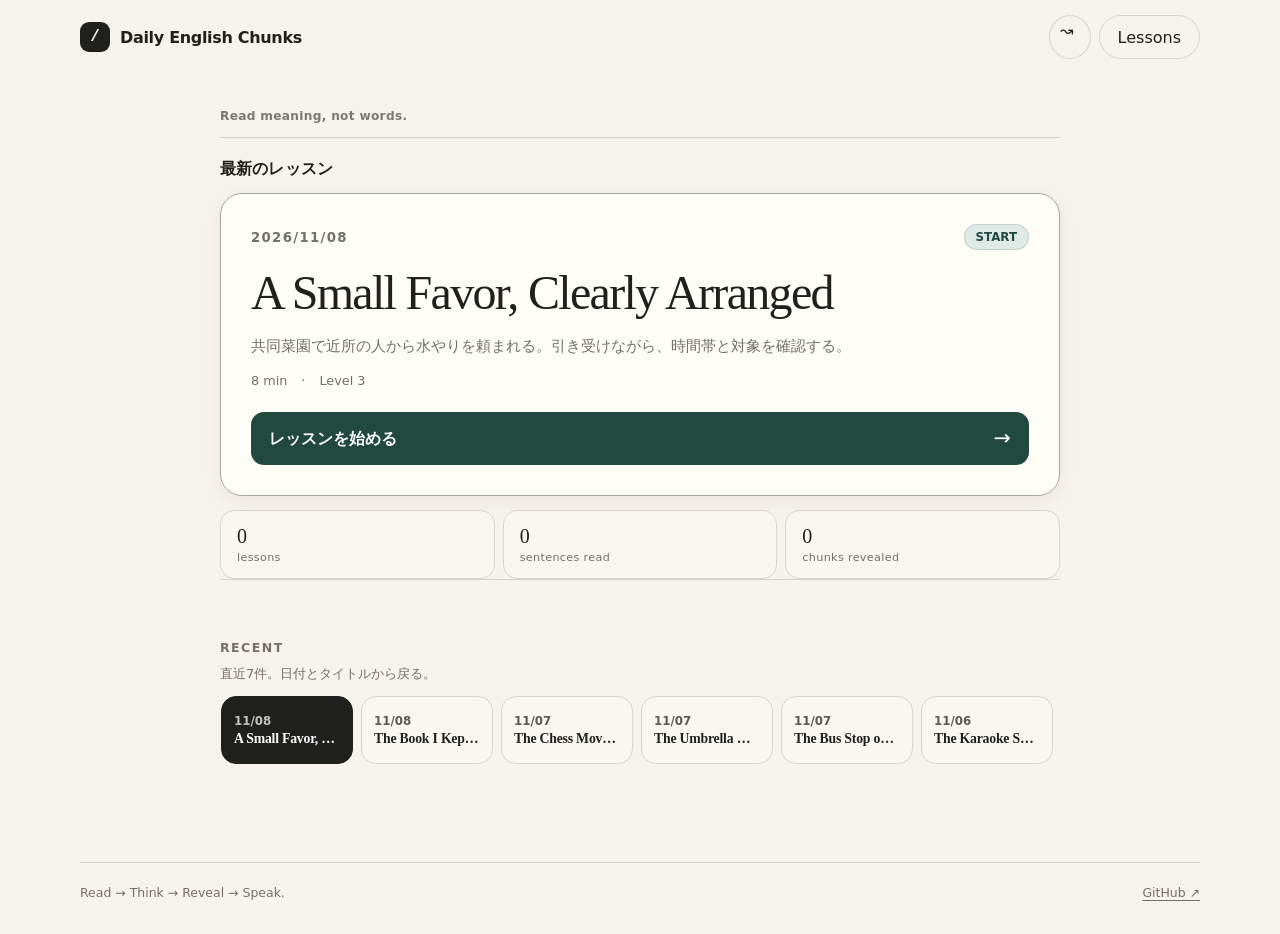
==== commit d488ad07: "Register 2026-11-08 midday bilingual lessons" ====
--- a/index.html
+++ b/index.html
@@ -177,6 +177,7 @@
 <script src="./lesson-2026-11-07-midday-umbrella-plan.js?v=20261107-1200"></script>
 <script src="./lesson-2026-11-07-evening-chess-blunder.js?v=20261107-2000"></script>
 <script src="./lesson-2026-11-08-morning-library-return.js?v=20261108-0700"></script>
+<script src="./lesson-2026-11-08-midday-garden-favor.js?v=20261108-1200"></script>
 <script src="./app.js?v=20261025-featured-action"></script>
   <script src="./lesson-flow.js?v=20260904-0100"></script>
   <script src="./chunk-guard.js?v=20260813-2014"></script>
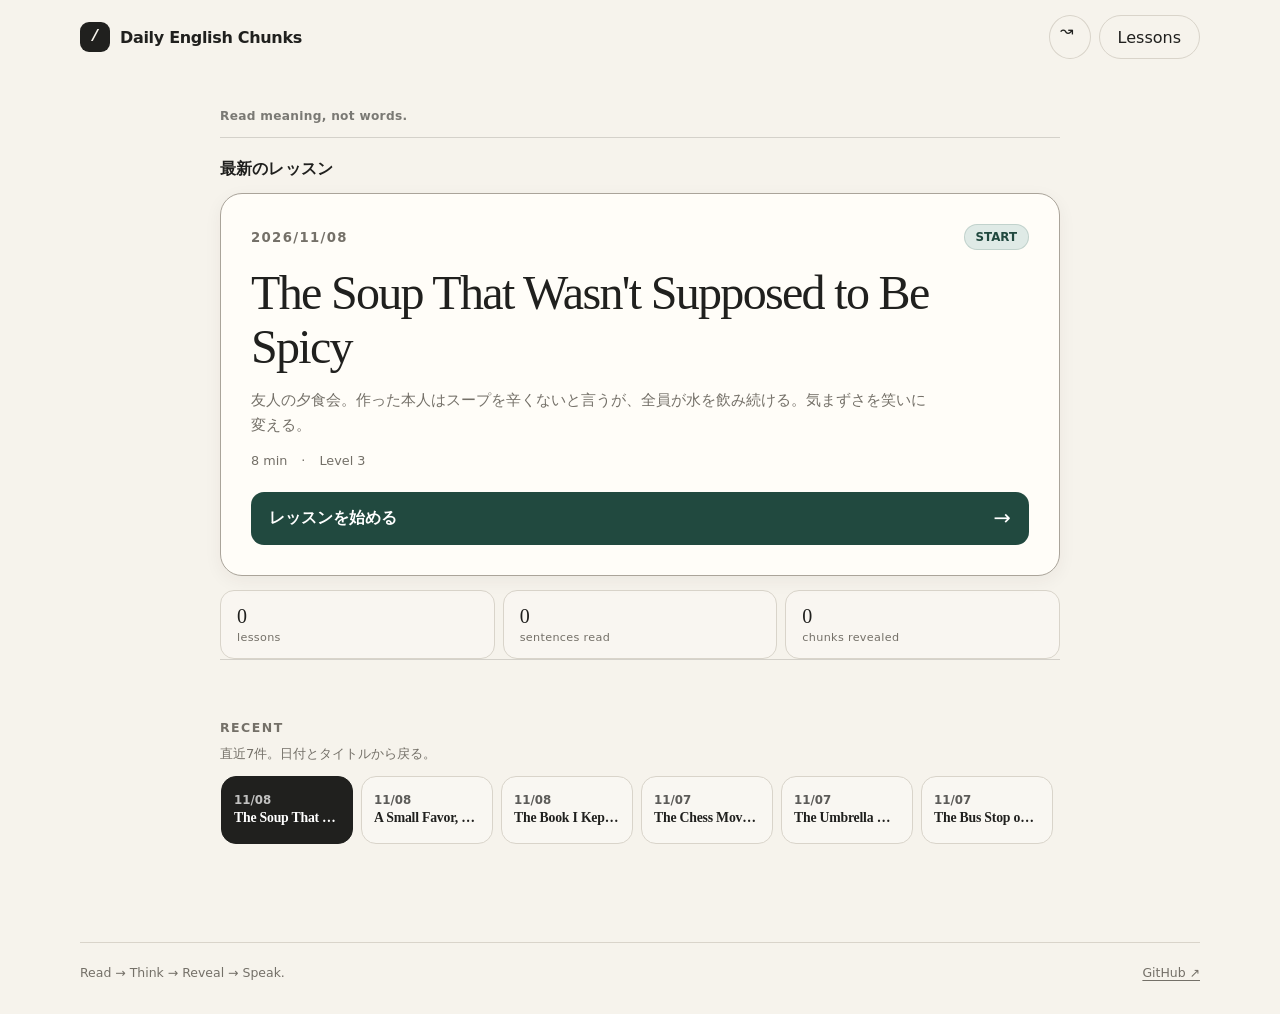
==== commit a48438d3: "Register 2026-11-08 evening lesson in index.html" ====
--- a/index.html
+++ b/index.html
@@ -178,6 +178,7 @@
 <script src="./lesson-2026-11-07-evening-chess-blunder.js?v=20261107-2000"></script>
 <script src="./lesson-2026-11-08-morning-library-return.js?v=20261108-0700"></script>
 <script src="./lesson-2026-11-08-midday-garden-favor.js?v=20261108-1200"></script>
+<script src="./lesson-2026-11-08-evening-spicy-soup.js?v=20261108-2000"></script>
 <script src="./app.js?v=20261025-featured-action"></script>
   <script src="./lesson-flow.js?v=20260904-0100"></script>
   <script src="./chunk-guard.js?v=20260813-2014"></script>
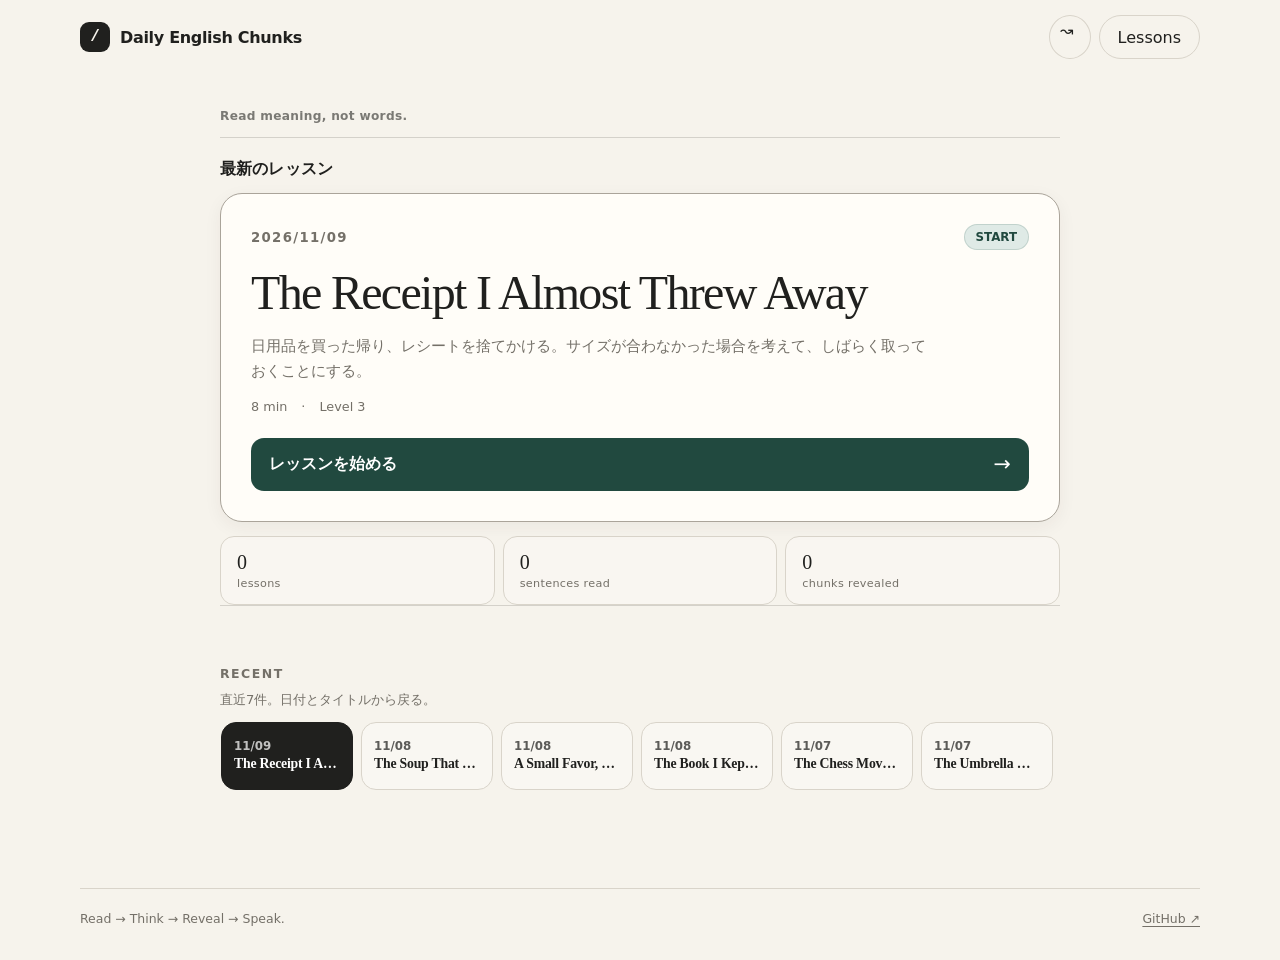
==== commit b4f7c91e: "Register 2026-11-09 morning Daily Chunks lesson" ====
--- a/index.html
+++ b/index.html
@@ -179,6 +179,7 @@
 <script src="./lesson-2026-11-08-morning-library-return.js?v=20261108-0700"></script>
 <script src="./lesson-2026-11-08-midday-garden-favor.js?v=20261108-1200"></script>
 <script src="./lesson-2026-11-08-evening-spicy-soup.js?v=20261108-2000"></script>
+<script src="./lesson-2026-11-09-morning-receipt.js?v=20261109-0700"></script>
 <script src="./app.js?v=20261025-featured-action"></script>
   <script src="./lesson-flow.js?v=20260904-0100"></script>
   <script src="./chunk-guard.js?v=20260813-2014"></script>
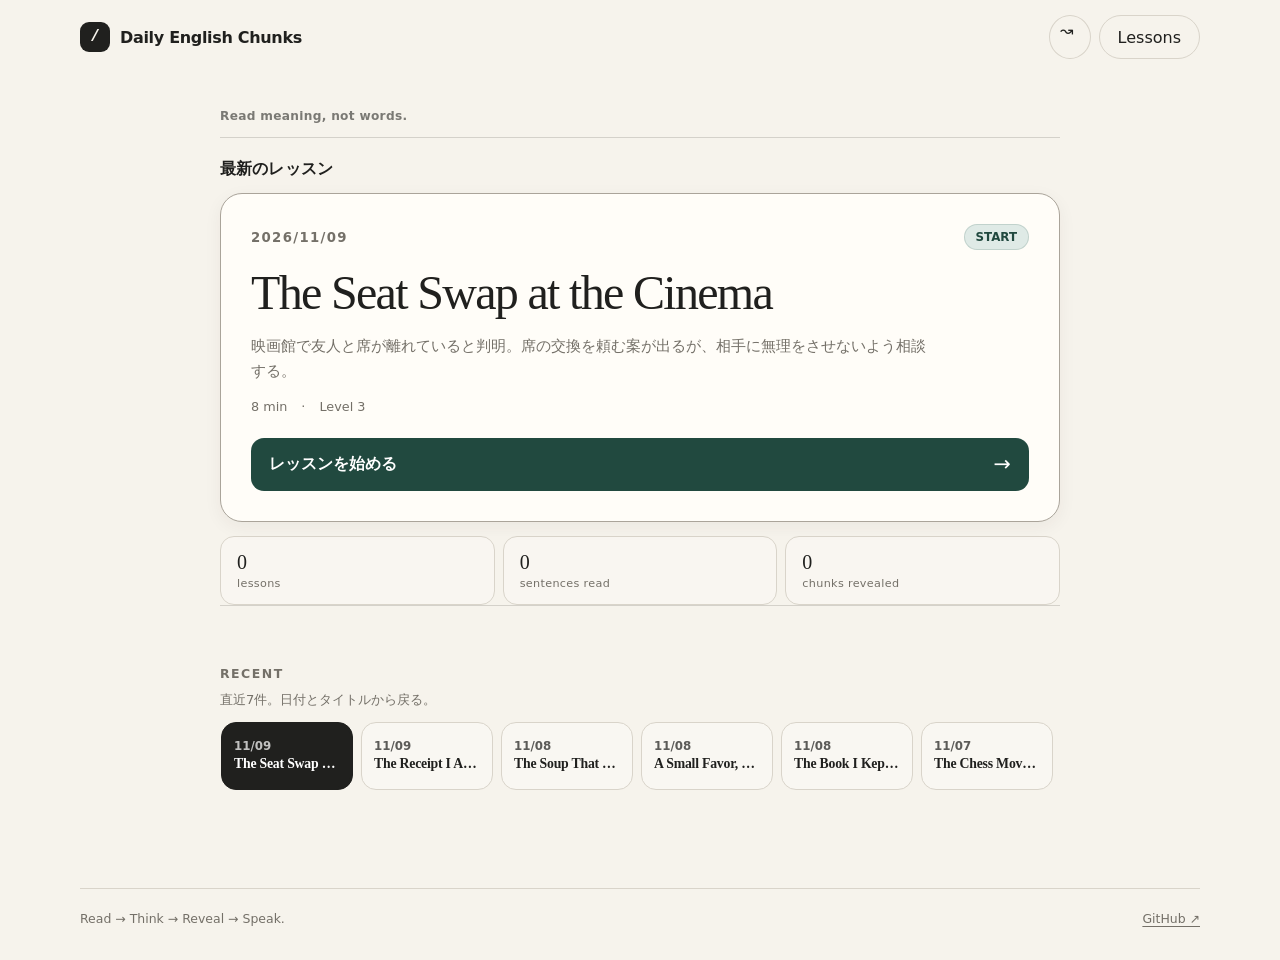
==== commit 6b0bb05b: "Register Nov 9 midday English and Korean lessons" ====
--- a/index.html
+++ b/index.html
@@ -180,6 +180,7 @@
 <script src="./lesson-2026-11-08-midday-garden-favor.js?v=20261108-1200"></script>
 <script src="./lesson-2026-11-08-evening-spicy-soup.js?v=20261108-2000"></script>
 <script src="./lesson-2026-11-09-morning-receipt.js?v=20261109-0700"></script>
+<script src="./lesson-2026-11-09-midday-cinema-seats.js?v=20261109-1200"></script>
 <script src="./app.js?v=20261025-featured-action"></script>
   <script src="./lesson-flow.js?v=20260904-0100"></script>
   <script src="./chunk-guard.js?v=20260813-2014"></script>
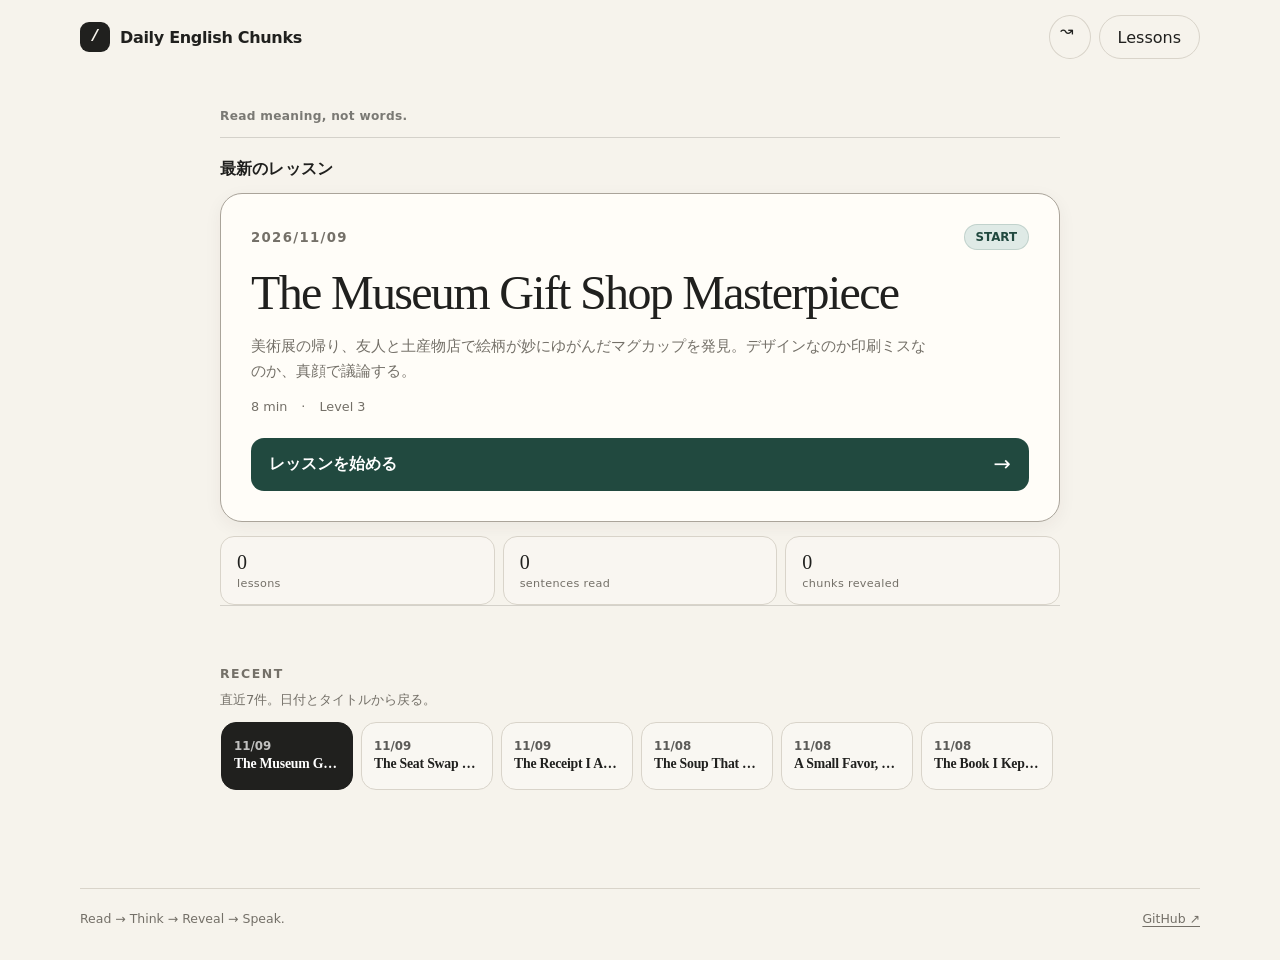
==== commit 5164ea5d: "Add 2026-11-09 evening Daily Chunks" ====
--- a/index.html
+++ b/index.html
@@ -181,6 +181,7 @@
 <script src="./lesson-2026-11-08-evening-spicy-soup.js?v=20261108-2000"></script>
 <script src="./lesson-2026-11-09-morning-receipt.js?v=20261109-0700"></script>
 <script src="./lesson-2026-11-09-midday-cinema-seats.js?v=20261109-1200"></script>
+<script src="./lesson-2026-11-09-evening-museum-mug.js?v=20261109-2000"></script>
 <script src="./app.js?v=20261025-featured-action"></script>
   <script src="./lesson-flow.js?v=20260904-0100"></script>
   <script src="./chunk-guard.js?v=20260813-2014"></script>
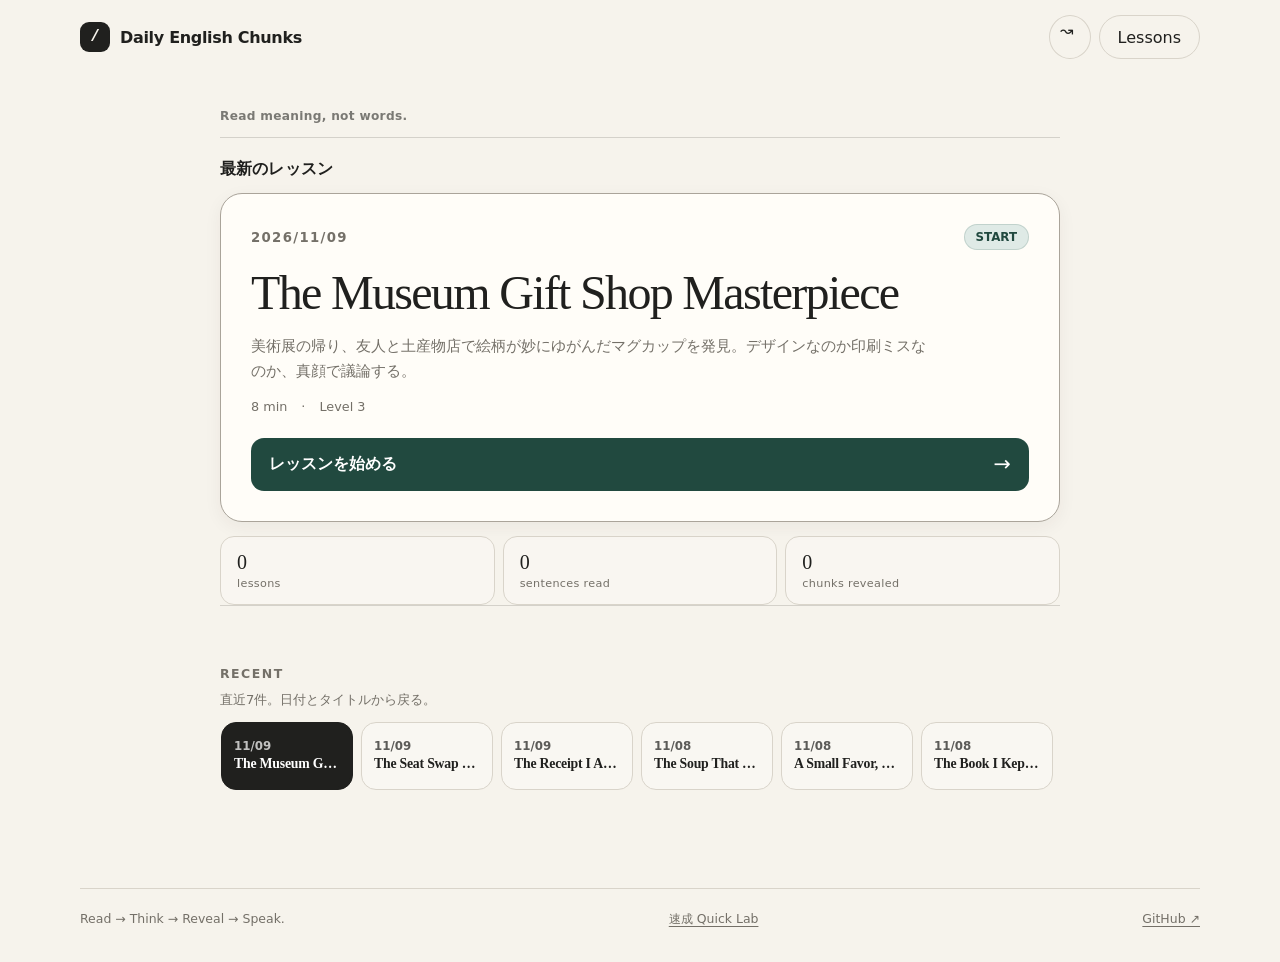
==== commit 7b4da7ba: "feat: link Quick Lab from existing site footer" ====
--- a/index.html
+++ b/index.html
@@ -42,7 +42,7 @@
     </header>
     <div id="stepProgress" class="step-progress" hidden><div class="step-progress-bar" id="stepProgressBar"></div></div>
     <main id="app" tabindex="-1"></main>
-    <footer class="site-footer"><span>Read → Think → Reveal → Speak.</span><a href="https://github.com/silovar-uk/dailyenglishchunks" target="_blank" rel="noreferrer">GitHub ↗</a></footer>
+    <footer class="site-footer"><span>Read → Think → Reveal → Speak.</span><a href="./quick/" aria-label="速成 Quick Labで漢字入力を練習">速成 Quick Lab</a><a href="https://github.com/silovar-uk/dailyenglishchunks" target="_blank" rel="noreferrer">GitHub ↗</a></footer>
   </div>
   <script src="./lessons.js?v=20260813-2014"></script>
   <script src="./lesson-2026-08-11.js?v=20260813-2014"></script>
